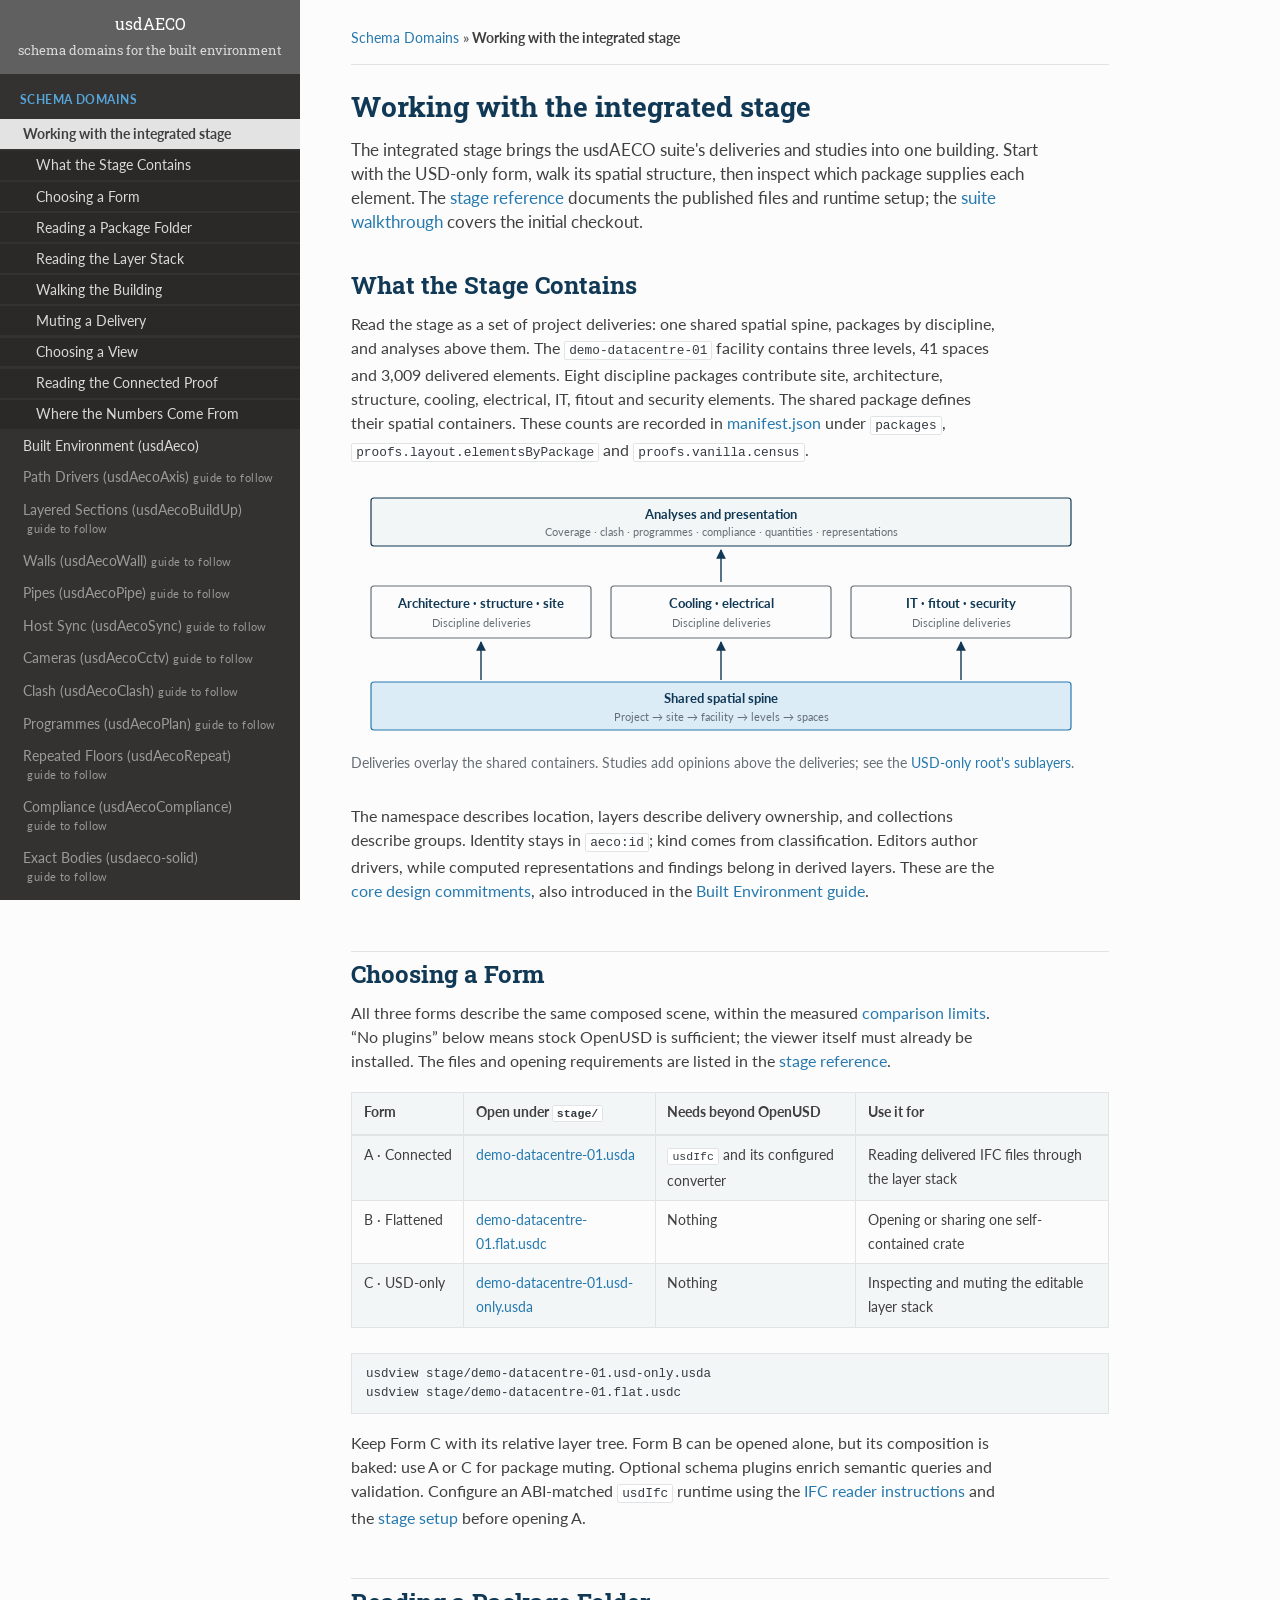
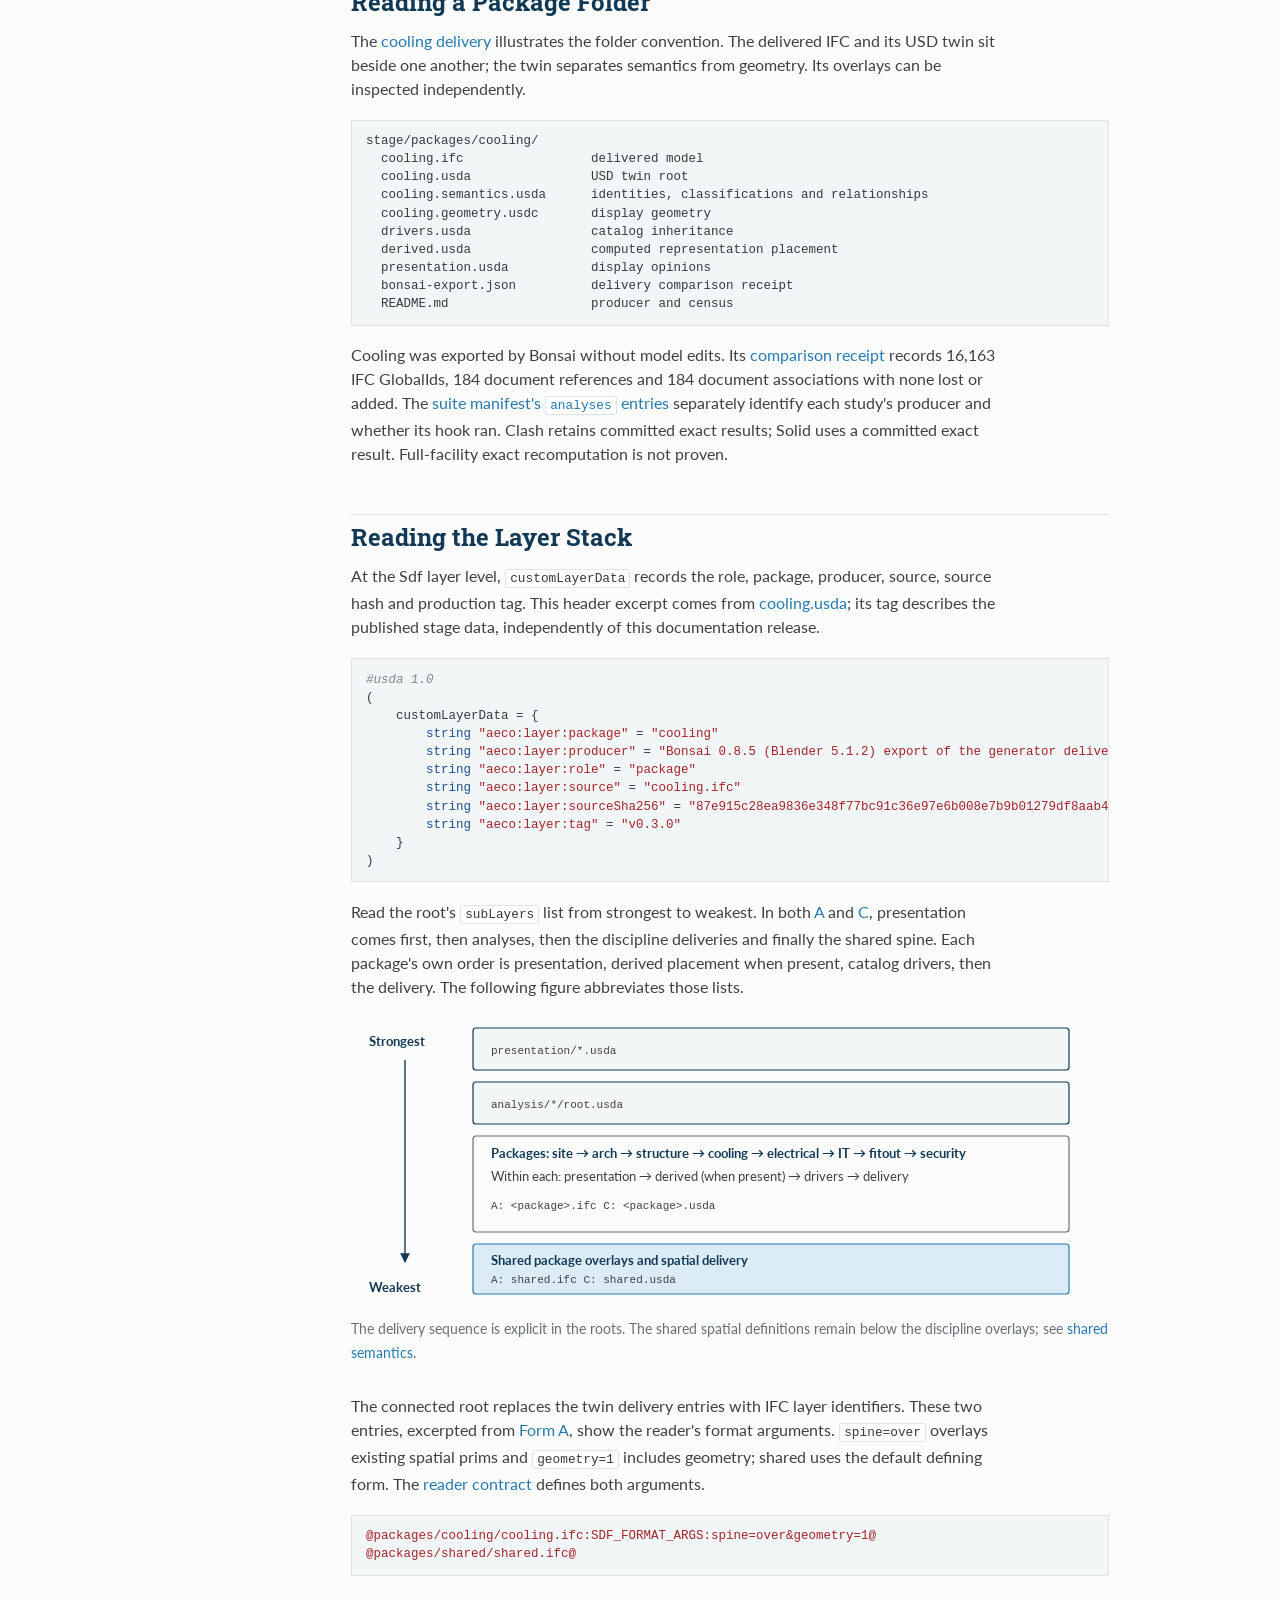
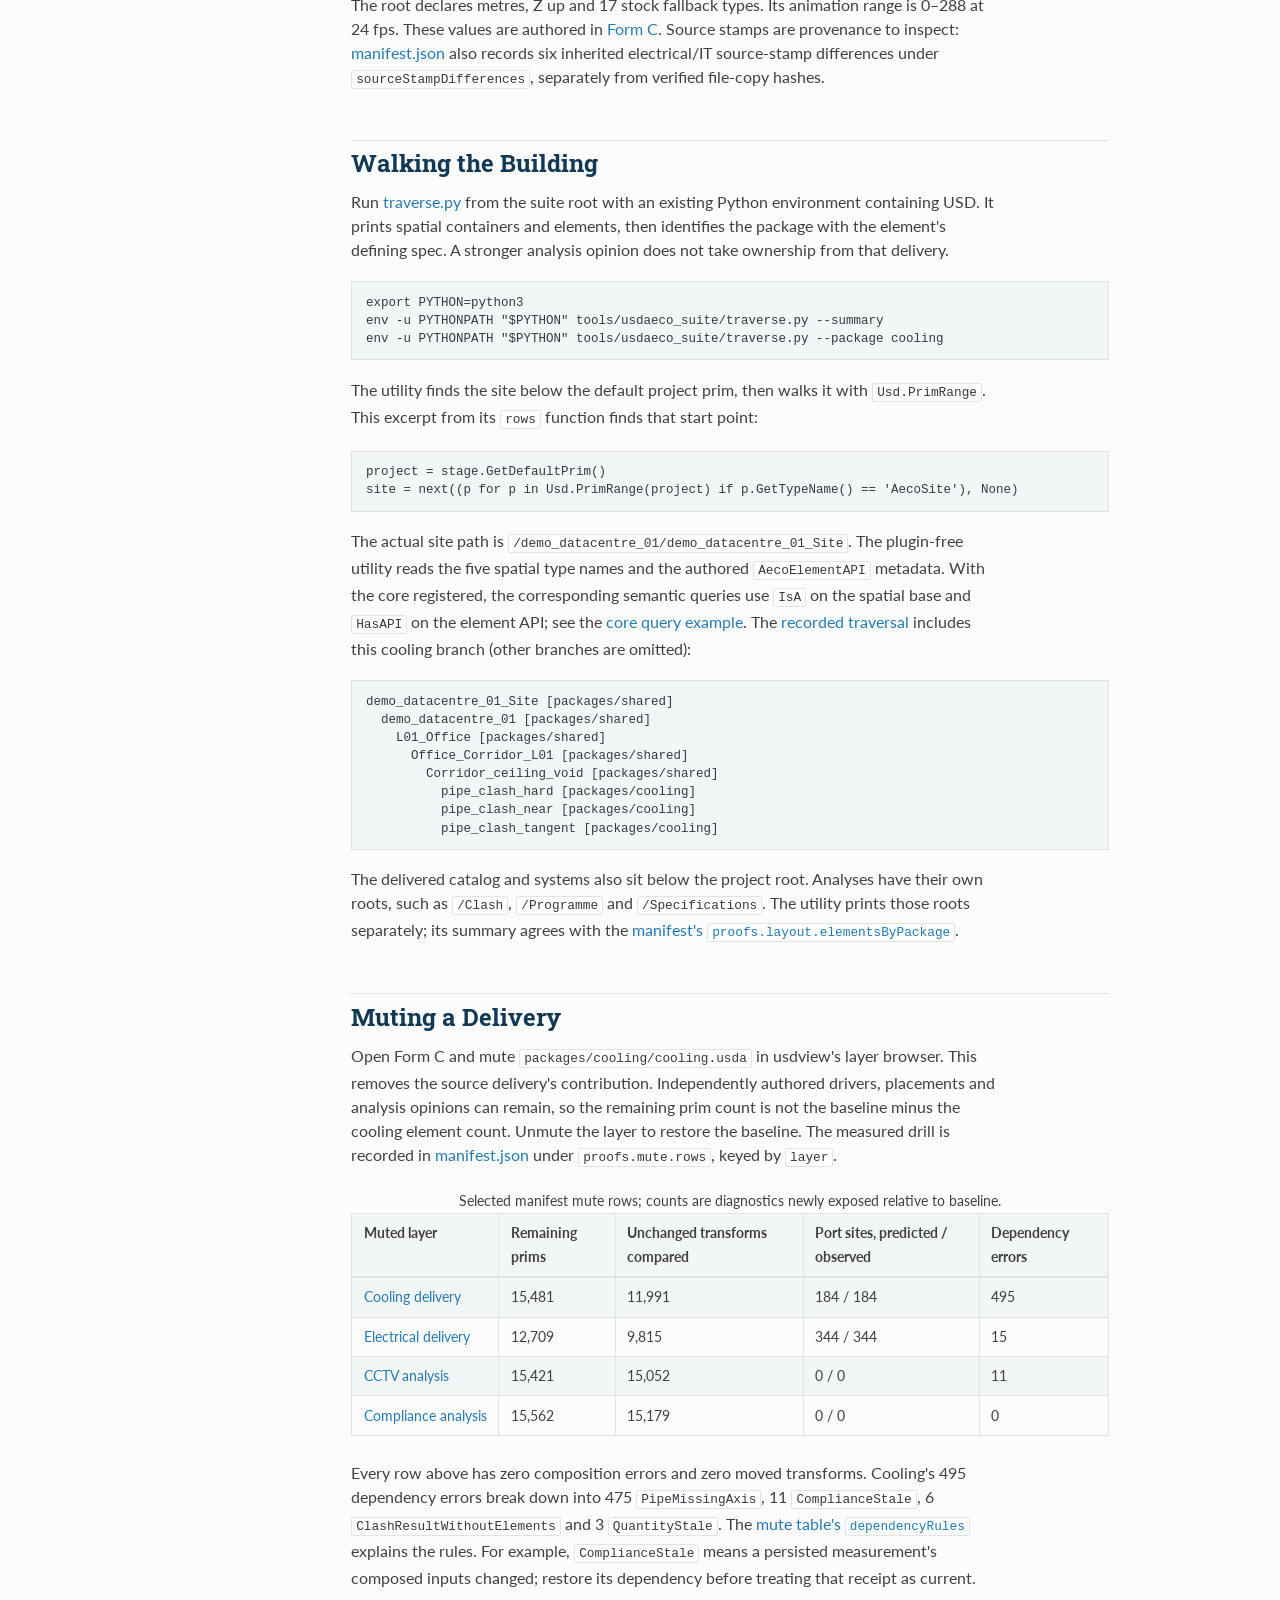
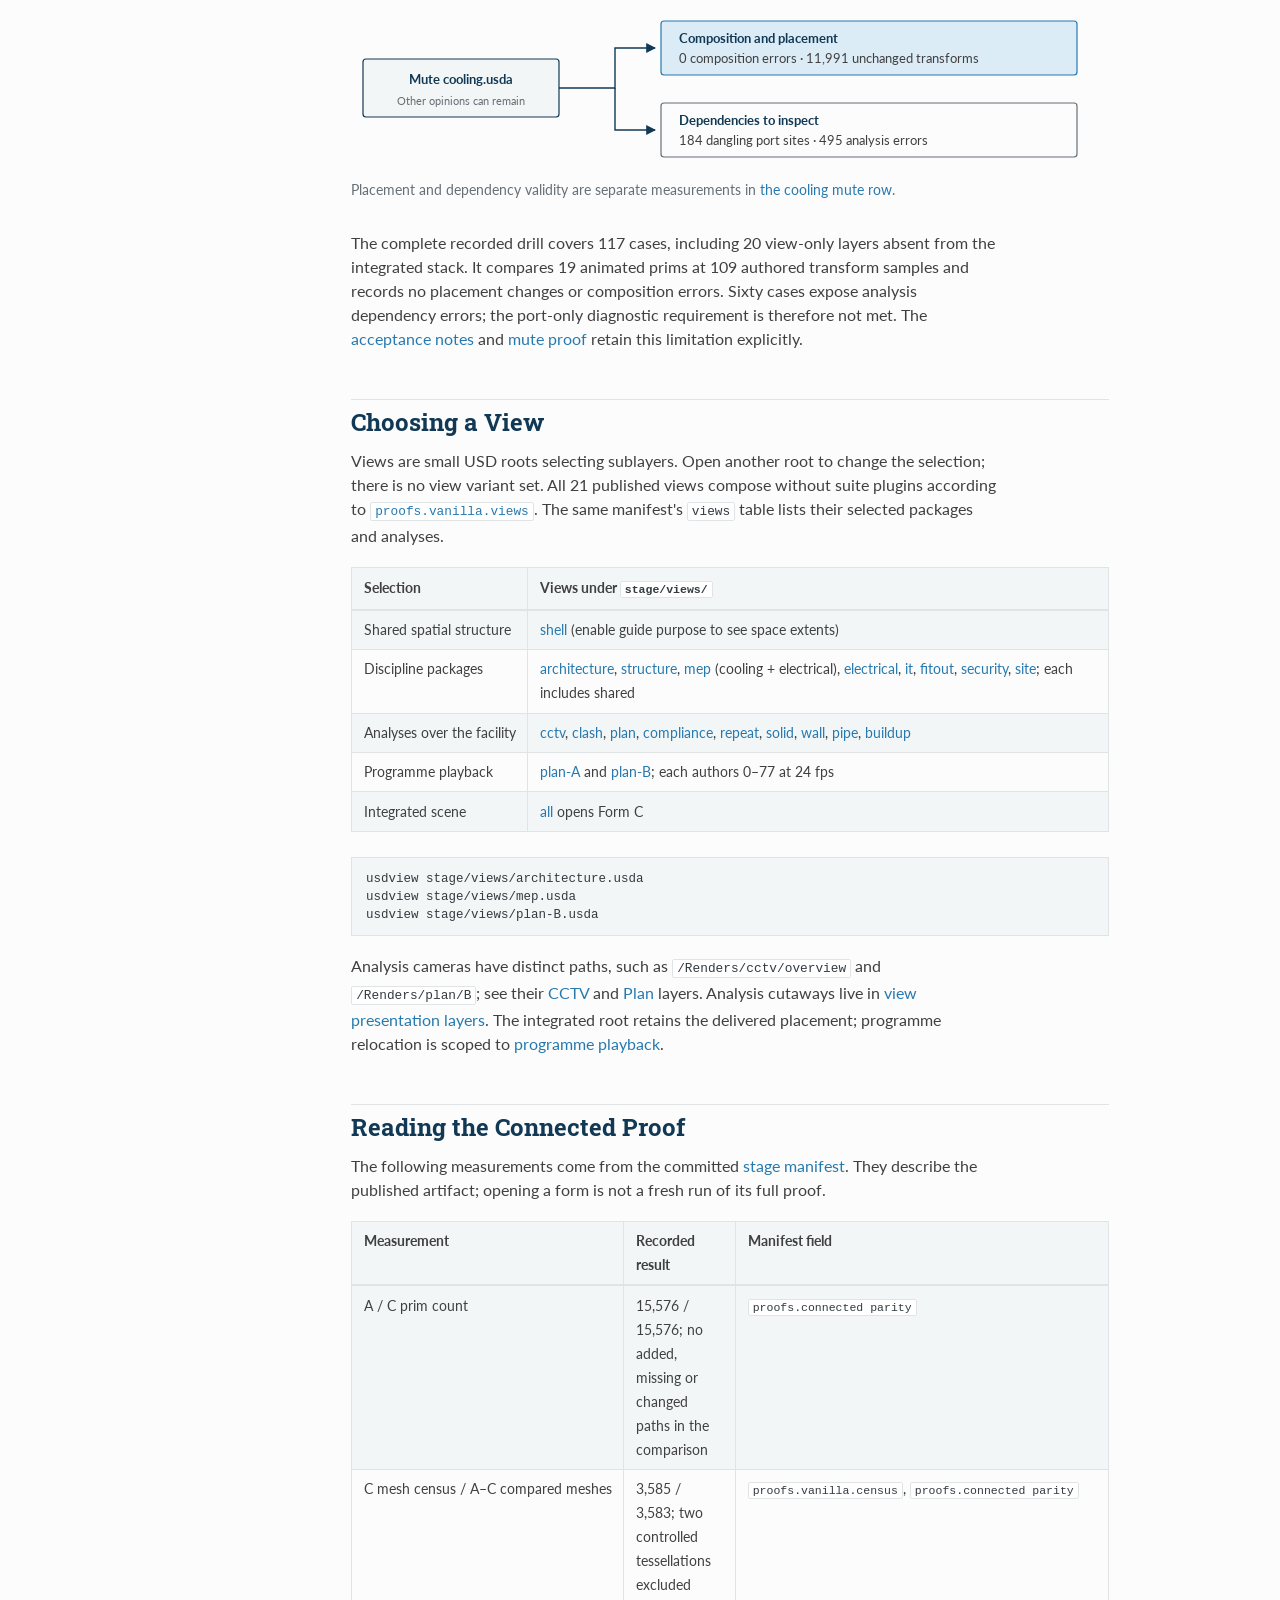
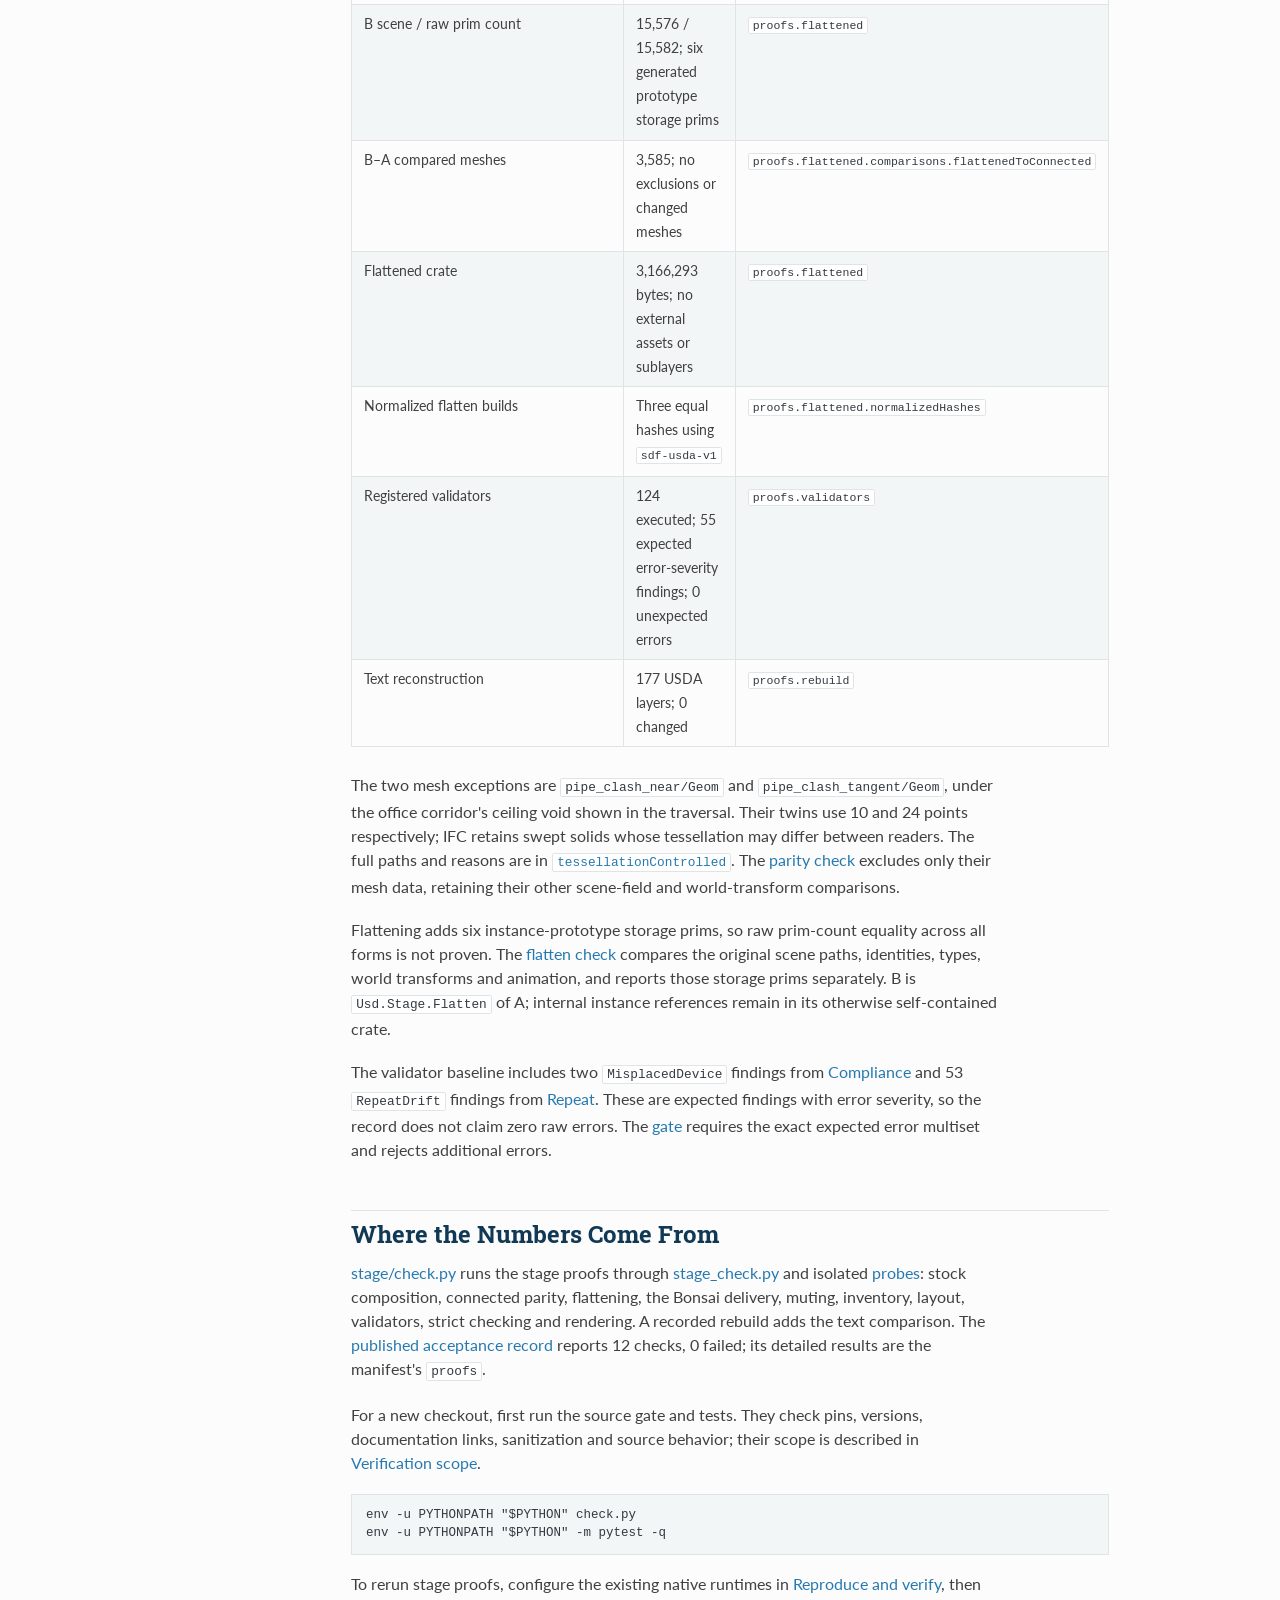
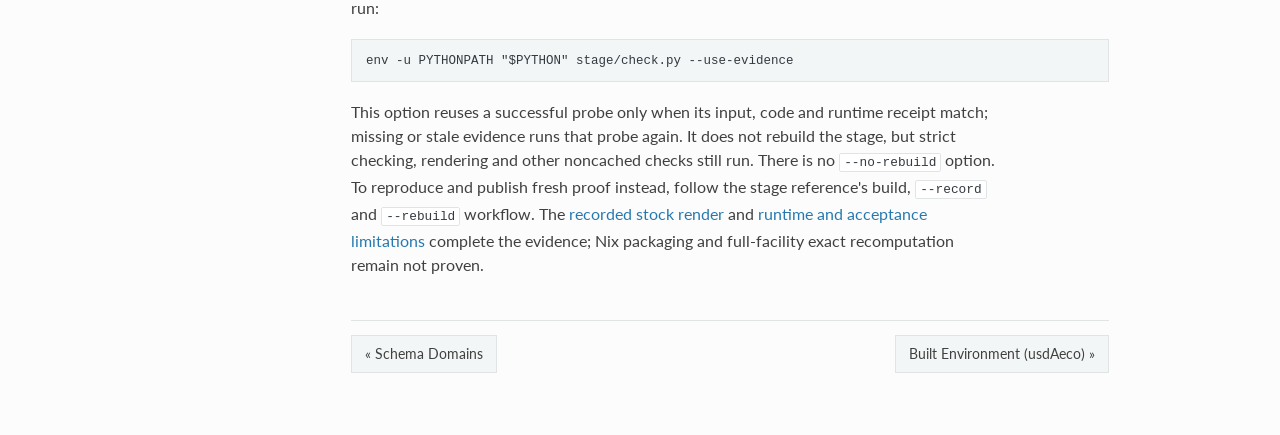
==== docs/stage/index.html @ b7a19b58 "usdaeco v0.4.0" ====
<!DOCTYPE html>
<html lang="en">
<head>
<meta charset="utf-8">
<meta name="viewport" content="width=device-width, initial-scale=1">
<title>Working with the integrated stage — usdAECO schema domains</title>
<link rel="preconnect" href="https://fonts.googleapis.com">
<link rel="stylesheet" href="https://fonts.googleapis.com/css2?family=Lato:ital,wght@0,400;0,700;1,400&family=Roboto+Slab:wght@400;700&display=swap">
<link rel="stylesheet" href="../_static/aeco.css">
</head>
<body>
<button class="nav-toggle" type="button" aria-label="Toggle navigation" onclick="document.querySelector('.nav-side').classList.toggle('open')">☰ Menu</button>
<nav class="nav-side" aria-label="Navigation menu">
  <div class="nav-head">
    <a href="../index.html">usdAECO<span class="sub">schema domains for the built environment</span></a>
  </div>
  <div class="nav-menu">
    <p class="caption">Schema Domains</p>
    <ul>
      <li class="current"><a href="index.html">Working with the integrated stage</a>
        <ul>
          <li><a href="#stage">What the Stage Contains</a></li>
          <li><a href="#forms">Choosing a Form</a></li>
          <li><a href="#folders">Reading a Package Folder</a></li>
          <li><a href="#layers">Reading the Layer Stack</a></li>
          <li><a href="#walking">Walking the Building</a></li>
          <li><a href="#muting">Muting a Delivery</a></li>
          <li><a href="#views">Choosing a View</a></li>
          <li><a href="#proof">Reading the Connected Proof</a></li>
          <li><a href="#checks">Where the Numbers Come From</a></li>
        </ul>
      </li>
      <li><a href="../schemas/usdAeco/overview.html">Built Environment (usdAeco)</a></li>
      <li class="pending"><a href="https://github.com/criad-com/usdaeco-axis">Path Drivers (usdAecoAxis)<span class="tag">guide to follow</span></a></li>
      <li class="pending"><a href="https://github.com/criad-com/usdaeco-buildup">Layered Sections (usdAecoBuildUp)<span class="tag">guide to follow</span></a></li>
      <li class="pending"><a href="https://github.com/criad-com/usdaeco-wall">Walls (usdAecoWall)<span class="tag">guide to follow</span></a></li>
      <li class="pending"><a href="https://github.com/criad-com/usdaeco-pipe">Pipes (usdAecoPipe)<span class="tag">guide to follow</span></a></li>
      <li class="pending"><a href="https://github.com/criad-com/usdaeco-sync">Host Sync (usdAecoSync)<span class="tag">guide to follow</span></a></li>
      <li class="pending"><a href="https://github.com/criad-com/usdaeco-cctv">Cameras (usdAecoCctv)<span class="tag">guide to follow</span></a></li>
      <li class="pending"><a href="https://github.com/criad-com/usdaeco-clash">Clash (usdAecoClash)<span class="tag">guide to follow</span></a></li>
      <li class="pending"><a href="https://github.com/criad-com/usdaeco-plan">Programmes (usdAecoPlan)<span class="tag">guide to follow</span></a></li>
      <li class="pending"><a href="https://github.com/criad-com/usdaeco-repeat">Repeated Floors (usdAecoRepeat)<span class="tag">guide to follow</span></a></li>
      <li class="pending"><a href="https://github.com/criad-com/usdaeco-compliance">Compliance (usdAecoCompliance)<span class="tag">guide to follow</span></a></li>
      <li class="pending"><a href="https://github.com/criad-com/usdaeco-solid">Exact Bodies (usdaeco-solid)<span class="tag">guide to follow</span></a></li>
    </ul>
    <p class="caption">Reference</p>
    <ul>
      <li><a href="https://github.com/criad-com/usdaeco-core">usdaeco-core on GitHub</a></li>
      <li><a href="https://github.com/criad-com/usdaeco-toolchain">Build and check kit</a></li>
      <li><a href="https://github.com/criad-com/usdaeco-scenarios">Suite manifest</a></li>
    </ul>
  </div>
</nav>

<div class="content-wrap">
<main class="content">
<ul class="breadcrumbs">
  <li><a href="../index.html">Schema Domains</a></li>
  <li class="current">Working with the integrated stage</li>
</ul>
<hr class="top">

<h1 id="working-with-the-integrated-stage">Working with the integrated stage<a class="headerlink" href="#working-with-the-integrated-stage" title="Link to this heading">¶</a></h1>

<p class="lead">The integrated stage brings the usdAECO suite's deliveries and studies into
one building. Start with the USD-only form, walk its spatial structure, then inspect which
package supplies each element. The <a href="../../stage/README.md">stage reference</a>
documents the published files and runtime setup; the
<a href="../index.html#working-with-the-suite">suite walkthrough</a> covers the initial checkout.</p>

<h2 id="stage">What the Stage Contains<a class="headerlink" href="#stage" title="Link to this heading">¶</a></h2>

<p>Read the stage as a set of project deliveries: one shared spatial spine, packages by
discipline, and analyses above them. The <code>demo-datacentre-01</code> facility contains three
levels, 41 spaces and 3,009 delivered elements. Eight discipline packages contribute site,
architecture, structure, cooling, electrical, IT, fitout and security elements. The shared
package defines their spatial containers. These counts are recorded in
<a href="../../stage/manifest.json">manifest.json</a> under <code>packages</code>,
<code>proofs.layout.elementsByPackage</code> and <code>proofs.vanilla.census</code>.</p>

<figure class="fig-svg">
<svg viewBox="0 0 740 260" width="740" height="260" role="img" aria-labelledby="delivery-title">
  <title id="delivery-title">Deliveries and analyses compose over one shared spatial spine</title>
  <defs><marker id="delivery-arrow" viewBox="0 0 10 10" refX="9" refY="5" markerWidth="7" markerHeight="7" orient="auto"><path d="M0,0 L10,5 L0,10 z" class="arrow"/></marker></defs>
  <rect class="box" x="20" y="14" width="700" height="48" rx="3"/>
  <text class="label b" x="370" y="35" text-anchor="middle">Analyses and presentation</text>
  <text class="label s" x="370" y="52" text-anchor="middle">Coverage · clash · programmes · compliance · quantities · representations</text>
  <path class="edge" d="M370 98 V66" marker-end="url(#delivery-arrow)"/>
  <rect class="box child" x="20" y="102" width="220" height="52" rx="3"/>
  <text class="label b" x="130" y="124" text-anchor="middle">Architecture · structure · site</text>
  <text class="label s" x="130" y="143" text-anchor="middle">Discipline deliveries</text>
  <rect class="box child" x="260" y="102" width="220" height="52" rx="3"/>
  <text class="label b" x="370" y="124" text-anchor="middle">Cooling · electrical</text>
  <text class="label s" x="370" y="143" text-anchor="middle">Discipline deliveries</text>
  <rect class="box child" x="500" y="102" width="220" height="52" rx="3"/>
  <text class="label b" x="610" y="124" text-anchor="middle">IT · fitout · security</text>
  <text class="label s" x="610" y="143" text-anchor="middle">Discipline deliveries</text>
  <path class="edge" d="M130 196 V158" marker-end="url(#delivery-arrow)"/>
  <path class="edge" d="M370 196 V158" marker-end="url(#delivery-arrow)"/>
  <path class="edge" d="M610 196 V158" marker-end="url(#delivery-arrow)"/>
  <rect class="box core" x="20" y="198" width="700" height="48" rx="3"/>
  <text class="label b" x="370" y="219" text-anchor="middle">Shared spatial spine</text>
  <text class="label s" x="370" y="237" text-anchor="middle">Project → site → facility → levels → spaces</text>
</svg>
<figcaption>Deliveries overlay the shared containers. Studies add opinions above the deliveries;
see the <a href="../../stage/demo-datacentre-01.usd-only.usda">USD-only root's sublayers</a>.</figcaption>
</figure>

<p>The namespace describes location, layers describe delivery ownership, and collections
describe groups. Identity stays in <code>aeco:id</code>; kind comes from classification.
Editors author drivers, while computed representations and findings belong in derived layers.
These are the <a href="../../core/usdaeco-core/docs/03-design-model.md">core design commitments</a>,
also introduced in the <a href="../schemas/usdAeco/overview.html">Built Environment guide</a>.</p>

<h2 id="forms">Choosing a Form<a class="headerlink" href="#forms" title="Link to this heading">¶</a></h2>

<p>All three forms describe the same composed scene, within the measured
<a href="#proof">comparison limits</a>. “No plugins” below means stock OpenUSD is sufficient;
the viewer itself must already be installed. The files and opening requirements are listed in
the <a href="../../stage/README.md">stage reference</a>.</p>

<div class="tablewrap"><table class="docutils">
<thead><tr><th>Form</th><th>Open under <code>stage/</code></th><th>Needs beyond OpenUSD</th><th>Use it for</th></tr></thead>
<tbody>
<tr><td>A · Connected</td><td><a href="../../stage/demo-datacentre-01.usda">demo-datacentre-01.usda</a></td><td><code>usdIfc</code> and its configured converter</td><td>Reading delivered IFC files through the layer stack</td></tr>
<tr><td>B · Flattened</td><td><a href="../../stage/demo-datacentre-01.flat.usdc">demo-datacentre-01.flat.usdc</a></td><td>Nothing</td><td>Opening or sharing one self-contained crate</td></tr>
<tr><td>C · USD-only</td><td><a href="../../stage/demo-datacentre-01.usd-only.usda">demo-datacentre-01.usd-only.usda</a></td><td>Nothing</td><td>Inspecting and muting the editable layer stack</td></tr>
</tbody></table></div>

<pre><code class="sh">usdview stage/demo-datacentre-01.usd-only.usda
usdview stage/demo-datacentre-01.flat.usdc</code></pre>

<p>Keep Form C with its relative layer tree. Form B can be opened alone, but its composition
is baked: use A or C for package muting. Optional schema plugins enrich semantic queries and
validation. Configure an ABI-matched <code>usdIfc</code> runtime using the
<a href="../../hosts/usdaeco-ifc/docs/file-format.md">IFC reader instructions</a> and the
<a href="../../stage/README.md#reproduce-and-verify">stage setup</a> before opening A.</p>

<h2 id="folders">Reading a Package Folder<a class="headerlink" href="#folders" title="Link to this heading">¶</a></h2>

<p>The <a href="../../stage/packages/cooling/README.md">cooling delivery</a> illustrates the
folder convention. The delivered IFC and its USD twin sit beside one another; the twin
separates semantics from geometry. Its overlays can be inspected independently.</p>

<pre><code>stage/packages/cooling/
  cooling.ifc                 delivered model
  cooling.usda                USD twin root
  cooling.semantics.usda      identities, classifications and relationships
  cooling.geometry.usdc       display geometry
  drivers.usda                catalog inheritance
  derived.usda                computed representation placement
  presentation.usda           display opinions
  bonsai-export.json          delivery comparison receipt
  README.md                   producer and census</code></pre>

<p>Cooling was exported by Bonsai without model edits. Its
<a href="../../stage/packages/cooling/bonsai-export.json">comparison receipt</a> records 16,163
IFC GlobalIds, 184 document references and 184 document associations with none lost or added.
The <a href="../../stage/manifest.json">suite manifest's <code>analyses</code> entries</a> separately
identify each study's producer and whether its hook ran. Clash retains committed exact results;
Solid uses a committed exact result. Full-facility exact recomputation is not proven.</p>

<h2 id="layers">Reading the Layer Stack<a class="headerlink" href="#layers" title="Link to this heading">¶</a></h2>

<p>At the Sdf layer level, <code>customLayerData</code> records the role, package, producer,
source, source hash and production tag. This header excerpt comes from
<a href="../../stage/packages/cooling/cooling.usda">cooling.usda</a>; its tag describes the
published stage data, independently of this documentation release.</p>

<pre><code class="usda">#usda 1.0
(
    customLayerData = {
        string "aeco:layer:package" = "cooling"
        string "aeco:layer:producer" = "Bonsai 0.8.5 (Blender 5.1.2) export of the generator delivery"
        string "aeco:layer:role" = "package"
        string "aeco:layer:source" = "cooling.ifc"
        string "aeco:layer:sourceSha256" = "87e915c28ea9836e348f77bc91c36e97e6b008e7b9b01279df8aab44170627be"
        string "aeco:layer:tag" = "v0.3.0"
    }
)</code></pre>

<p>Read the root's <code>subLayers</code> list from strongest to weakest. In both
<a href="../../stage/demo-datacentre-01.usda">A</a> and
<a href="../../stage/demo-datacentre-01.usd-only.usda">C</a>, presentation comes first,
then analyses, then the discipline deliveries and finally the shared spine.
Each package's own order is presentation, derived placement when present, catalog drivers,
then the delivery. The following figure abbreviates those lists.</p>

<figure class="fig-svg">
<svg viewBox="0 0 740 292" width="740" height="292" role="img" aria-labelledby="stack-title">
  <title id="stack-title">The layer stack in strongest-to-weakest delivery order</title>
  <defs><marker id="stack-arrow" viewBox="0 0 10 10" refX="9" refY="5" markerWidth="7" markerHeight="7" orient="auto"><path d="M0,0 L10,5 L0,10 z" class="arrow"/></marker></defs>
  <text class="label b" x="18" y="28">Strongest</text>
  <path class="edge" d="M54 42 V244" marker-end="url(#stack-arrow)"/>
  <text class="label b" x="18" y="274">Weakest</text>
  <rect class="box" x="122" y="10" width="596" height="42" rx="3"/>
  <text class="mono" x="140" y="36">presentation/*.usda</text>
  <rect class="box" x="122" y="64" width="596" height="42" rx="3"/>
  <text class="mono" x="140" y="90">analysis/*/root.usda</text>
  <rect class="box child" x="122" y="118" width="596" height="96" rx="3"/>
  <text class="label b" x="140" y="140">Packages: site → arch → structure → cooling → electrical → IT → fitout → security</text>
  <text class="label" x="140" y="163">Within each: presentation → derived (when present) → drivers → delivery</text>
  <text class="mono" x="140" y="191">A: &lt;package&gt;.ifc       C: &lt;package&gt;.usda</text>
  <rect class="box core" x="122" y="226" width="596" height="50" rx="3"/>
  <text class="label b" x="140" y="247">Shared package overlays and spatial delivery</text>
  <text class="mono" x="140" y="265">A: shared.ifc          C: shared.usda</text>
</svg>
<figcaption>The delivery sequence is explicit in the roots. The shared spatial definitions
remain below the discipline overlays; see <a href="../../stage/packages/shared/shared.semantics.usda">shared semantics</a>.</figcaption>
</figure>

<p>The connected root replaces the twin delivery entries with IFC layer identifiers. These
two entries, excerpted from <a href="../../stage/demo-datacentre-01.usda">Form A</a>, show the
reader's format arguments. <code>spine=over</code> overlays existing spatial prims and
<code>geometry=1</code> includes geometry; shared uses the default defining form. The
<a href="../../hosts/usdaeco-ifc/docs/file-format.md">reader contract</a> defines both arguments.</p>

<pre><code class="usda">@packages/cooling/cooling.ifc:SDF_FORMAT_ARGS:spine=over&amp;geometry=1@
@packages/shared/shared.ifc@</code></pre>

<p>The root declares metres, Z up and 17 stock fallback types. Its animation range is 0–288
at 24 fps. These values are authored in <a href="../../stage/demo-datacentre-01.usd-only.usda">Form C</a>.
Source stamps are provenance to inspect: <a href="../../stage/manifest.json">manifest.json</a>
also records six inherited electrical/IT source-stamp differences under
<code>sourceStampDifferences</code>, separately from verified file-copy hashes.</p>

<h2 id="walking">Walking the Building<a class="headerlink" href="#walking" title="Link to this heading">¶</a></h2>

<p>Run <a href="../../tools/usdaeco_suite/traverse.py">traverse.py</a> from the suite root with
an existing Python environment containing USD. It prints spatial containers and elements,
then identifies the package with the element's defining spec. A stronger analysis opinion
does not take ownership from that delivery.</p>

<pre><code class="sh">export PYTHON=python3
env -u PYTHONPATH "$PYTHON" tools/usdaeco_suite/traverse.py --summary
env -u PYTHONPATH "$PYTHON" tools/usdaeco_suite/traverse.py --package cooling</code></pre>

<p>The utility finds the site below the default project prim, then walks it with
<code>Usd.PrimRange</code>. This excerpt from its <code>rows</code> function finds that start point:</p>

<pre><code class="python">project = stage.GetDefaultPrim()
site = next((p for p in Usd.PrimRange(project) if p.GetTypeName() == 'AecoSite'), None)</code></pre>

<p>The actual site path is
<code>/demo_datacentre_01/demo_datacentre_01_Site</code>. The plugin-free utility reads the
five spatial type names and the authored <code>AecoElementAPI</code> metadata. With the core
registered, the corresponding semantic queries use <code>IsA</code> on the spatial base and
<code>HasAPI</code> on the element API; see the
<a href="../schemas/usdAeco/overview.html#core-and-others">core query example</a>.
The <a href="../../stage/README.md#walking-the-building">recorded traversal</a> includes this
cooling branch (other branches are omitted):</p>

<pre><code>demo_datacentre_01_Site [packages/shared]
  demo_datacentre_01 [packages/shared]
    L01_Office [packages/shared]
      Office_Corridor_L01 [packages/shared]
        Corridor_ceiling_void [packages/shared]
          pipe_clash_hard [packages/cooling]
          pipe_clash_near [packages/cooling]
          pipe_clash_tangent [packages/cooling]</code></pre>

<p>The delivered catalog and systems also sit below the project root. Analyses have their
own roots, such as <code>/Clash</code>, <code>/Programme</code> and <code>/Specifications</code>.
The utility prints those roots separately; its summary agrees with the
<a href="../../stage/manifest.json">manifest's <code>proofs.layout.elementsByPackage</code></a>.</p>

<h2 id="muting">Muting a Delivery<a class="headerlink" href="#muting" title="Link to this heading">¶</a></h2>

<p>Open Form C and mute <code>packages/cooling/cooling.usda</code> in usdview's layer browser.
This removes the source delivery's contribution. Independently authored drivers, placements
and analysis opinions can remain, so the remaining prim count is not the baseline minus
the cooling element count. Unmute the layer to restore the baseline. The measured drill
is recorded in <a href="../../stage/manifest.json">manifest.json</a> under
<code>proofs.mute.rows</code>, keyed by <code>layer</code>.</p>

<div class="tablewrap"><table class="docutils">
<caption>Selected manifest mute rows; counts are diagnostics newly exposed relative to baseline.</caption>
<thead><tr><th>Muted layer</th><th>Remaining prims</th><th>Unchanged transforms compared</th><th>Port sites, predicted / observed</th><th>Dependency errors</th></tr></thead>
<tbody>
<tr><td><a href="../../stage/packages/cooling/cooling.usda">Cooling delivery</a></td><td>15,481</td><td>11,991</td><td>184 / 184</td><td>495</td></tr>
<tr><td><a href="../../stage/packages/electrical/electrical.usda">Electrical delivery</a></td><td>12,709</td><td>9,815</td><td>344 / 344</td><td>15</td></tr>
<tr><td><a href="../../stage/analysis/cctv/root.usda">CCTV analysis</a></td><td>15,421</td><td>15,052</td><td>0 / 0</td><td>11</td></tr>
<tr><td><a href="../../stage/analysis/compliance/root.usda">Compliance analysis</a></td><td>15,562</td><td>15,179</td><td>0 / 0</td><td>0</td></tr>
</tbody></table></div>

<p>Every row above has zero composition errors and zero moved transforms. Cooling's 495
dependency errors break down into 475 <code>PipeMissingAxis</code>, 11 <code>ComplianceStale</code>,
6 <code>ClashResultWithoutElements</code> and 3 <code>QuantityStale</code>. The
<a href="../../stage/manifest.json">mute table's <code>dependencyRules</code></a> explains the rules.
For example, <code>ComplianceStale</code> means a persisted measurement's composed inputs changed;
restore its dependency before treating that receipt as current.</p>

<figure class="fig-svg">
<svg viewBox="0 0 740 162" width="740" height="162" role="img" aria-labelledby="mute-title">
  <title id="mute-title">Cooling muting preserves compared placement but exposes dependency diagnostics</title>
  <defs><marker id="mute-arrow" viewBox="0 0 10 10" refX="9" refY="5" markerWidth="7" markerHeight="7" orient="auto"><path d="M0,0 L10,5 L0,10 z" class="arrow"/></marker></defs>
  <rect class="box" x="12" y="50" width="196" height="58" rx="3"/>
  <text class="label b" x="110" y="75" text-anchor="middle">Mute cooling.usda</text>
  <text class="label s" x="110" y="96" text-anchor="middle">Other opinions can remain</text>
  <path class="edge" d="M208 79 H264 V39 H304" marker-end="url(#mute-arrow)"/>
  <path class="edge" d="M264 79 V121 H304" marker-end="url(#mute-arrow)"/>
  <rect class="box core" x="310" y="12" width="416" height="54" rx="3"/>
  <text class="label b" x="328" y="34">Composition and placement</text>
  <text class="label" x="328" y="54">0 composition errors · 11,991 unchanged transforms</text>
  <rect class="box child" x="310" y="94" width="416" height="54" rx="3"/>
  <text class="label b" x="328" y="116">Dependencies to inspect</text>
  <text class="label" x="328" y="136">184 dangling port sites · 495 analysis errors</text>
</svg>
<figcaption>Placement and dependency validity are separate measurements in
<a href="../../stage/manifest.json">the cooling mute row</a>.</figcaption>
</figure>

<p>The complete recorded drill covers 117 cases, including 20 view-only layers absent from
the integrated stack. It compares 19 animated prims at 109 authored transform samples and
records no placement changes or composition errors. Sixty cases expose analysis dependency
errors; the port-only diagnostic requirement is therefore not met. The
<a href="../../stage/README.md#acceptance-and-deviations">acceptance notes</a> and
<a href="../../stage/manifest.json">mute proof</a> retain this limitation explicitly.</p>

<h2 id="views">Choosing a View<a class="headerlink" href="#views" title="Link to this heading">¶</a></h2>

<p>Views are small USD roots selecting sublayers. Open another root to change the selection;
there is no view variant set. All 21 published views compose without suite plugins according to
<a href="../../stage/manifest.json"><code>proofs.vanilla.views</code></a>. The same manifest's
<code>views</code> table lists their selected packages and analyses.</p>

<div class="tablewrap"><table class="docutils">
<thead><tr><th>Selection</th><th>Views under <code>stage/views/</code></th></tr></thead>
<tbody>
<tr><td>Shared spatial structure</td><td><a href="../../stage/views/shell.usda">shell</a> (enable guide purpose to see space extents)</td></tr>
<tr><td>Discipline packages</td><td><a href="../../stage/views/architecture.usda">architecture</a>, <a href="../../stage/views/structure.usda">structure</a>, <a href="../../stage/views/mep.usda">mep</a> (cooling + electrical), <a href="../../stage/views/electrical.usda">electrical</a>, <a href="../../stage/views/it.usda">it</a>, <a href="../../stage/views/fitout.usda">fitout</a>, <a href="../../stage/views/security.usda">security</a>, <a href="../../stage/views/site.usda">site</a>; each includes shared</td></tr>
<tr><td>Analyses over the facility</td><td><a href="../../stage/views/cctv.usda">cctv</a>, <a href="../../stage/views/clash.usda">clash</a>, <a href="../../stage/views/plan.usda">plan</a>, <a href="../../stage/views/compliance.usda">compliance</a>, <a href="../../stage/views/repeat.usda">repeat</a>, <a href="../../stage/views/solid.usda">solid</a>, <a href="../../stage/views/wall.usda">wall</a>, <a href="../../stage/views/pipe.usda">pipe</a>, <a href="../../stage/views/buildup.usda">buildup</a></td></tr>
<tr><td>Programme playback</td><td><a href="../../stage/views/plan-A.usda">plan-A</a> and <a href="../../stage/views/plan-B.usda">plan-B</a>; each authors 0–77 at 24 fps</td></tr>
<tr><td>Integrated scene</td><td><a href="../../stage/views/all.usda">all</a> opens Form C</td></tr>
</tbody></table></div>

<pre><code class="sh">usdview stage/views/architecture.usda
usdview stage/views/mep.usda
usdview stage/views/plan-B.usda</code></pre>

<p>Analysis cameras have distinct paths, such as <code>/Renders/cctv/overview</code> and
<code>/Renders/plan/B</code>; see their <a href="../../stage/analysis/cctv/cameras.usda">CCTV</a>
and <a href="../../stage/analysis/plan/cameras.usda">Plan</a> layers. Analysis cutaways live in
<a href="../../stage/presentation/views/cctv.usda">view presentation layers</a>.
The integrated root retains the delivered placement; programme relocation is scoped to
<a href="../../stage/views/plan-B.usda">programme playback</a>.</p>

<h2 id="proof">Reading the Connected Proof<a class="headerlink" href="#proof" title="Link to this heading">¶</a></h2>

<p>The following measurements come from the committed
<a href="../../stage/manifest.json">stage manifest</a>. They describe the published artifact;
opening a form is not a fresh run of its full proof.</p>

<div class="tablewrap"><table class="docutils">
<thead><tr><th>Measurement</th><th>Recorded result</th><th>Manifest field</th></tr></thead>
<tbody>
<tr><td>A / C prim count</td><td>15,576 / 15,576; no added, missing or changed paths in the comparison</td><td><code>proofs.connected parity</code></td></tr>
<tr><td>C mesh census / A–C compared meshes</td><td>3,585 / 3,583; two controlled tessellations excluded</td><td><code>proofs.vanilla.census</code>, <code>proofs.connected parity</code></td></tr>
<tr><td>B scene / raw prim count</td><td>15,576 / 15,582; six generated prototype storage prims</td><td><code>proofs.flattened</code></td></tr>
<tr><td>B–A compared meshes</td><td>3,585; no exclusions or changed meshes</td><td><code>proofs.flattened.comparisons.flattenedToConnected</code></td></tr>
<tr><td>Flattened crate</td><td>3,166,293 bytes; no external assets or sublayers</td><td><code>proofs.flattened</code></td></tr>
<tr><td>Normalized flatten builds</td><td>Three equal hashes using <code>sdf-usda-v1</code></td><td><code>proofs.flattened.normalizedHashes</code></td></tr>
<tr><td>Registered validators</td><td>124 executed; 55 expected error-severity findings; 0 unexpected errors</td><td><code>proofs.validators</code></td></tr>
<tr><td>Text reconstruction</td><td>177 USDA layers; 0 changed</td><td><code>proofs.rebuild</code></td></tr>
</tbody></table></div>

<p>The two mesh exceptions are <code>pipe_clash_near/Geom</code> and
<code>pipe_clash_tangent/Geom</code>, under the office corridor's ceiling void shown in the
traversal. Their twins use 10 and 24 points respectively; IFC retains swept solids whose
tessellation may differ between readers. The full paths and reasons are in
<a href="../../stage/dc.manifest.json"><code>tessellationControlled</code></a>.
The <a href="../../tools/usdaeco_suite/stage_check.py">parity check</a> excludes only their mesh
data, retaining their other scene-field and world-transform comparisons.</p>

<p>Flattening adds six instance-prototype storage prims, so raw prim-count equality across
all forms is not proven. The <a href="../../tools/usdaeco_suite/stage_flatten.py">flatten check</a>
compares the original scene paths, identities, types, world transforms and animation, and
reports those storage prims separately. B is <code>Usd.Stage.Flatten</code> of A;
internal instance references remain in its otherwise self-contained crate.</p>

<p>The validator baseline includes two <code>MisplacedDevice</code> findings from
<a href="../../stage/analysis/compliance/integrated-findings.json">Compliance</a> and 53
<code>RepeatDrift</code> findings from <a href="../../stage/analysis/repeat/integrated-findings.json">Repeat</a>.
These are expected findings with error severity, so the record does not claim zero raw errors.
The <a href="../../tools/usdaeco_suite/stage_checks.py">gate</a> requires the exact expected
error multiset and rejects additional errors.</p>

<h2 id="checks">Where the Numbers Come From<a class="headerlink" href="#checks" title="Link to this heading">¶</a></h2>

<p><a href="../../stage/check.py">stage/check.py</a> runs the stage proofs through
<a href="../../tools/usdaeco_suite/stage_check.py">stage_check.py</a> and isolated
<a href="../../tools/usdaeco_suite/stage_probe.py">probes</a>: stock composition, connected
parity, flattening, the Bonsai delivery, muting, inventory, layout, validators, strict checking
and rendering. A recorded rebuild adds the text comparison. The
<a href="../../stage/README.md#acceptance-and-deviations">published acceptance record</a> reports
12 checks, 0 failed; its detailed results are the manifest's <code>proofs</code>.</p>

<p>For a new checkout, first run the source gate and tests. They check pins, versions,
documentation links, sanitization and source behavior; their scope is described in
<a href="../verification.md">Verification scope</a>.</p>

<pre><code class="sh">env -u PYTHONPATH "$PYTHON" check.py
env -u PYTHONPATH "$PYTHON" -m pytest -q</code></pre>

<p>To rerun stage proofs, configure the existing native runtimes in
<a href="../../stage/README.md#reproduce-and-verify">Reproduce and verify</a>, then run:</p>

<pre><code class="sh">env -u PYTHONPATH "$PYTHON" stage/check.py --use-evidence</code></pre>

<p>This option reuses a successful probe only when its input, code and runtime receipt match;
missing or stale evidence runs that probe again. It does not rebuild the stage, but strict
checking, rendering and other noncached checks still run. There is no <code>--no-rebuild</code>
option. To reproduce and publish fresh proof instead, follow the stage reference's build,
<code>--record</code> and <code>--rebuild</code> workflow. The
<a href="../../stage/vanilla.png">recorded stock render</a> and
<a href="../../stage/README.md#acceptance-and-deviations">runtime and acceptance limitations</a>
complete the evidence; Nix packaging and full-facility exact recomputation remain not proven.</p>

<div class="footer-nav">
  <a href="../index.html" rel="prev">« Schema Domains</a>
  <a href="../schemas/usdAeco/overview.html" rel="next">Built Environment (usdAeco) »</a>
</div>
</main>
</div>
<script>
(function () {
  var esc = function (s) { return s.replace(/&/g, "&amp;").replace(/</g, "&lt;").replace(/>/g, "&gt;"); };
  var re = /("(?:[^"\\\n]|\\.)*")|(#[^\n]*)|(<[^>\n]*>)|(@[^@\n]*@)|(?<![:\w])(def|over|class|uniform|custom|rel|prepend|append|delete|add|reorder|variantSet|variants|variantSets|apiSchemas|inherits|references|payload|subLayers|defaultPrim|upAxis|metersPerUnit|fallbackPrimTypes|customData|doc|allowedTokens|kind|displayName|interpolation|timeSamples)(?![:\w])|(?<![:\w])(token|string|double3|double|float3|float|int|bool|point3f|color3f|asset|quatf|matrix4d|vector3f|normal3f)(\[\])?(?![:\w])|(?<![:\w])(Aeco[A-Za-z]+|Xform|Scope|Cube|Cylinder|Sphere|Mesh|BasisCurves)(?![:\w])|(?<![\w.:])(-?\d+(?:\.\d+)?(?:e-?\d+)?)(?![\w.:])/g;
  document.querySelectorAll("pre code.usda").forEach(function (el) {
    var src = el.textContent, out = "", last = 0, m;
    re.lastIndex = 0;
    while ((m = re.exec(src)) !== null) {
      out += esc(src.slice(last, m.index));
      var cls = m[1] ? "str" : m[2] ? "cm" : m[3] ? "path" : m[4] ? "str" : m[5] ? "kw" : m[6] ? "ty" : m[8] ? "prim" : "num";
      out += '<span class="' + cls + '">' + esc(m[0]) + "</span>";
      last = m.index + m[0].length;
    }
    out += esc(src.slice(last));
    el.innerHTML = out;
  });
})();
</script>
</body>
</html>
---- docs/_static/aeco.css ----
/* usdAECO documentation — stylesheet in the manner of the OpenUSD user guides
   (sphinx_rtd_theme + openusd.org customisations). Light palette on :root,
   dark palette under prefers-color-scheme and [data-theme]. */
:root {
  --bg: #fcfcfc;
  --fg: #404040;
  --muted: #666f76;
  --heading: #113955;
  --link: #2679af;
  --link-visited: #5a7a95;
  --rule: #e1e4e5;
  --code-bg: #f3f6f6;
  --code-border: #e1e4e5;
  --code-fg: #333a40;
  --inline-code-bg: #ffffff;
  --note-bg: #e7f2fa;
  --note-edge: #6ab0de;
  --warn-bg: #ffedcc;
  --warn-edge: #f0b37e;
  --stripe: #f3f6f6;
  --side-bg: #343131;
  --side-fg: #d9d9d9;
  --side-head: #606060;
  --side-caption: #55a5d9;
  --side-current-bg: #e3e3e3;
  --side-current-fg: #404040;
  --core: #2679af;
  --core-soft: #dcecf7;
  --outside: #8b949b;
  --outside-soft: #eceff1;
  --error: #b3261e;
  --kw: #0b6e3b;
  --type: #1d4f91;
  --str: #a3242b;
  --path: #6a3d9a;
  --comment: #7b8790;
  --num: #8a5a00;
}
@media (prefers-color-scheme: dark) {
  :root:not([data-theme="light"]) {
    --bg: #1c1f22;
    --fg: #d3d7db;
    --muted: #9aa4ad;
    --heading: #cfe2f3;
    --link: #6fb5e6;
    --link-visited: #9db8cc;
    --rule: #353b41;
    --code-bg: #24292e;
    --code-border: #3a4148;
    --code-fg: #d8dde2;
    --inline-code-bg: #262b30;
    --note-bg: #1f3241;
    --note-edge: #4b87b9;
    --warn-bg: #3a2e1c;
    --warn-edge: #b8823f;
    --stripe: #22272b;
    --side-bg: #131517;
    --side-fg: #c6cbd0;
    --side-head: #2a2e32;
    --side-caption: #6fb5e6;
    --side-current-bg: #2c3136;
    --side-current-fg: #e6eaee;
    --core: #6fb5e6;
    --core-soft: #1f3648;
    --outside: #8d979f;
    --outside-soft: #24292e;
    --error: #ef7b73;
    --kw: #7ed7a3;
    --type: #8fb8f0;
    --str: #f0a3a8;
    --path: #c9a6f0;
    --comment: #8a949d;
    --num: #e6b96a;
  }
}
:root[data-theme="dark"] {
  --bg: #1c1f22;
  --fg: #d3d7db;
  --muted: #9aa4ad;
  --heading: #cfe2f3;
  --link: #6fb5e6;
  --link-visited: #9db8cc;
  --rule: #353b41;
  --code-bg: #24292e;
  --code-border: #3a4148;
  --code-fg: #d8dde2;
  --inline-code-bg: #262b30;
  --note-bg: #1f3241;
  --note-edge: #4b87b9;
  --warn-bg: #3a2e1c;
  --warn-edge: #b8823f;
  --stripe: #22272b;
  --side-bg: #131517;
  --side-fg: #c6cbd0;
  --side-head: #2a2e32;
  --side-caption: #6fb5e6;
  --side-current-bg: #2c3136;
  --side-current-fg: #e6eaee;
  --core: #6fb5e6;
  --core-soft: #1f3648;
  --outside: #8d979f;
  --outside-soft: #24292e;
  --error: #ef7b73;
  --kw: #7ed7a3;
  --type: #8fb8f0;
  --str: #f0a3a8;
  --path: #c9a6f0;
  --comment: #8a949d;
  --num: #e6b96a;
}

* { box-sizing: border-box; }
html { font-size: 16px; }
body {
  margin: 0;
  background: var(--bg);
  color: var(--fg);
  font-family: "Lato", "Helvetica Neue", Arial, sans-serif;
  font-weight: 400;
  line-height: 24px;
  -webkit-font-smoothing: antialiased;
}
a { color: var(--link); text-decoration: none; }
a:hover { text-decoration: underline; }
a:visited { color: var(--link-visited); }
a:focus-visible { outline: 2px solid var(--link); outline-offset: 2px; }

/* ---- navigation ---- */
.nav-side {
  position: fixed; top: 0; left: 0; bottom: 0;
  width: 300px; overflow-y: auto;
  background: var(--side-bg); color: var(--side-fg);
  font-size: 0.9em; z-index: 10;
}
.nav-head {
  background: var(--side-head); padding: 0.8em 1em; text-align: center;
}
.nav-head a { color: #fff; font-family: "Roboto Slab", Georgia, serif; font-size: 1.1em; display: block; }
.nav-head a:visited { color: #fff; }
.nav-head .sub { display: block; color: #d9d9d9; font-size: 0.8em; margin-top: 0.2em; }
.nav-menu p.caption {
  color: var(--side-caption); font-weight: 700; font-size: 0.85em;
  letter-spacing: 0.04em; text-transform: uppercase;
  margin: 1.2em 0 0; padding: 0 1.6em 0.4em;
}
.nav-menu ul { list-style: none; margin: 0; padding: 0; }
.nav-menu li a { display: block; color: var(--side-fg); padding: 0.4em 1.6em; line-height: 18px; }
.nav-menu li a:visited { color: var(--side-fg); }
.nav-menu li a:hover { background: #4e4a4a; text-decoration: none; }
.nav-menu li.current > a { background: var(--side-current-bg); color: var(--side-current-fg); font-weight: 700; }
.nav-menu li.current > a:hover { background: var(--side-current-bg); }
.nav-menu ul ul li a { padding-left: 2.6em; background: rgba(0,0,0,0.18); font-size: 0.95em; }
.nav-menu ul ul li a:hover { background: rgba(0,0,0,0.35); }
.nav-menu li.pending > a { color: #9a9a9a; }
.nav-menu li.pending > a .tag { font-size: 0.75em; letter-spacing: 0.04em; margin-left: 0.4em; white-space: nowrap; display: inline-block; }
.nav-toggle { display: none; }

/* ---- content ---- */
.content-wrap { margin-left: 300px; min-height: 100vh; }
.content { max-width: 860px; padding: 1.6em 3.2em 3em; }
.breadcrumbs { list-style: none; padding: 0; margin: 0 0 1em; font-size: 0.9em; color: var(--muted); }
.breadcrumbs li { display: inline; }
.breadcrumbs li + li::before { content: " » "; color: var(--muted); }
.breadcrumbs li.current { font-weight: 700; color: var(--fg); }
hr.top { border: 0; border-top: 1px solid var(--rule); margin: 0 0 1.5em; }

h1, h2, h3, h4 {
  font-family: "Roboto Slab", Georgia, serif; font-weight: 700;
  color: var(--heading); margin: 0 0 0.5em; line-height: 1.25;
  text-wrap: balance;
}
h1 { font-size: 175%; margin-top: 0; }
h2 { font-size: 150%; margin-top: 2em; padding-top: 0.3em; border-top: 1px solid var(--rule); }
h3 { font-size: 125%; margin-top: 1.6em; }
h4 { font-size: 105%; margin-top: 1.2em; }
h2:first-of-type { border-top: 0; margin-top: 1.2em; }
.headerlink { visibility: hidden; margin-left: 0.4em; font-size: 0.8em; color: var(--muted); }
h1:hover .headerlink, h2:hover .headerlink, h3:hover .headerlink, h4:hover .headerlink { visibility: visible; }
p { margin: 0 0 1.2em; max-width: 72ch; }
ul, ol { margin: 0 0 1.2em; padding-left: 1.6em; max-width: 72ch; }
li { margin: 0.15em 0; }
li p { margin: 0; }
strong { font-weight: 700; }
.lead { font-size: 1.05em; }

code, kbd, pre {
  font-family: "SFMono-Regular", Menlo, Monaco, Consolas, "Liberation Mono", monospace;
}
code {
  font-size: 80%; padding: 1px 4px;
  background: var(--inline-code-bg); border: 1px solid var(--code-border); border-radius: 2px;
  color: var(--code-fg); white-space: nowrap;
}
a code { color: var(--link); }
pre {
  margin: 0 0 1.4em; padding: 0.9em 1.1em; overflow-x: auto;
  background: var(--code-bg); border: 1px solid var(--code-border);
  font-size: 12.5px; line-height: 1.45; color: var(--code-fg);
}
pre code { background: none; border: 0; padding: 0; font-size: inherit; white-space: pre; color: inherit; }
.usda .kw { color: var(--kw); font-weight: 700; }
.usda .ty { color: var(--type); }
.usda .str { color: var(--str); }
.usda .path { color: var(--path); }
.usda .cm { color: var(--comment); font-style: italic; }
.usda .num { color: var(--num); }
.usda .prim { color: var(--type); font-weight: 700; }
.caption { font-size: 0.85em; color: var(--muted); margin: -1em 0 1.6em; }

/* ---- tables ---- */
.tablewrap { overflow-x: auto; margin: 0 0 1.6em; }
table.docutils {
  border-collapse: collapse; border: 1px solid var(--rule); width: 100%;
  font-size: 0.9em; font-variant-numeric: tabular-nums;
}
table.docutils th, table.docutils td {
  padding: 0.5em 0.8em; border: 1px solid var(--rule); vertical-align: top; text-align: left;
}
table.docutils thead th { background: var(--stripe); border-bottom: 2px solid var(--rule); font-weight: 700; }
table.docutils tbody tr:nth-child(odd) { background: var(--stripe); }
table.docutils td code, table.docutils th code { white-space: normal; }
table.docutils td:first-child { white-space: nowrap; }
table.props td:first-child { white-space: normal; }
table.docutils.compact td { padding: 0.35em 0.7em; }

/* ---- admonitions ---- */
.admonition {
  margin: 0 0 1.6em; padding: 0 0 0.8em; background: var(--note-bg);
  border-left: 0; overflow: hidden;
}
.admonition .admonition-title {
  display: block; background: var(--note-edge); color: #fff; font-weight: 700;
  padding: 0.35em 0.8em; margin: 0 0 0.6em; font-size: 0.9em;
}
.admonition p { margin: 0 0.9em 0.4em; }
.admonition.warning { background: var(--warn-bg); }
.admonition.warning .admonition-title { background: var(--warn-edge); }

/* ---- figures ---- */
figure { margin: 0 0 1.8em; }
figure img { max-width: 100%; height: auto; display: block; border: 1px solid var(--rule); }
figure svg { max-width: 100%; height: auto; display: block; }
figcaption { font-size: 0.85em; color: var(--muted); margin-top: 0.5em; }
.fig-svg { overflow-x: auto; }
svg .box { fill: var(--code-bg); stroke: var(--heading); stroke-width: 1.2; }
svg .box.core { fill: var(--core-soft); stroke: var(--core); }
svg .box.child { fill: var(--bg); stroke: var(--muted); }
svg .label { font-family: "Lato", "Helvetica Neue", Arial, sans-serif; font-size: 13px; fill: var(--fg); }
svg .label.b { font-weight: 700; fill: var(--heading); }
svg .label.s { font-size: 11px; fill: var(--muted); }
svg .mono { font-family: "SFMono-Regular", Menlo, Consolas, monospace; font-size: 11px; fill: var(--fg); }
svg .edge { fill: none; stroke: var(--heading); stroke-width: 1.4; }
svg .edge.soft { stroke: var(--muted); stroke-dasharray: 4 3; }
svg .edge.err { stroke: var(--error); stroke-dasharray: 5 3; }
svg .err-text { fill: var(--error); }
svg .arrow { fill: var(--heading); }
svg .arrow.err { fill: var(--error); }
svg .arrow.soft { fill: var(--muted); }

/* ---- the tier stack (core vs. the rest) ---- */
.tiers { display: grid; grid-template-columns: 9.5em 1fr; gap: 0.5em 0; margin: 0 0 0.6em; font-size: 0.9em; }
.tiers .tier-name { padding: 0.7em 0.8em; color: var(--muted); font-weight: 700; letter-spacing: 0.03em; text-transform: uppercase; font-size: 0.8em; border-top: 1px solid var(--rule); }
.tiers .tier-row { display: flex; flex-wrap: wrap; gap: 0.4em; padding: 0.55em 0.6em; border-top: 1px solid var(--rule); align-items: center; }
.tiers .chip {
  padding: 0.2em 0.65em; border: 1px solid var(--outside); color: var(--fg);
  background: var(--outside-soft); font-family: "SFMono-Regular", Menlo, Consolas, monospace; font-size: 0.85em;
  white-space: nowrap;
}
.tiers .chip.tool { border-style: dashed; }
.tiers .core-row { background: var(--core-soft); border: 1px solid var(--core); border-radius: 2px; }
.tiers .core-row .chip { background: var(--bg); border-color: var(--core); color: var(--core); font-weight: 700; }
.tiers .core-name { color: var(--core); border-top: 0; }
.tiers .note { color: var(--muted); font-size: 0.9em; margin-left: 0.4em; }
.tiers-legend { font-size: 0.85em; color: var(--muted); margin: 0 0 1.8em; }
.tiers-legend .chip { padding: 0 0.4em; border: 1px solid var(--outside); font-family: "SFMono-Regular", Menlo, Consolas, monospace; font-size: 0.9em; }
.tiers-legend .chip.tool { border-style: dashed; }
.badge { display: inline-block; font-size: 0.7em; letter-spacing: 0.05em; text-transform: uppercase; padding: 0.05em 0.5em; border-radius: 2px; vertical-align: middle; font-family: "Lato", Arial, sans-serif; font-weight: 700; }
.badge.core { background: var(--core-soft); color: var(--core); border: 1px solid var(--core); }
.badge.outside { background: var(--outside-soft); color: var(--outside); border: 1px solid var(--outside); }

/* ---- class reference ---- */
.classref { margin: 0 0 1.6em; padding: 0 0 0.2em; border-top: 1px solid var(--rule); }
.classref h4 { margin-top: 1em; }
.classref .meta { font-size: 0.85em; color: var(--muted); margin: -0.3em 0 0.6em; }
.classref .meta code { white-space: normal; }

/* ---- footer ---- */
.footer-nav { display: flex; justify-content: space-between; gap: 1em; margin: 3em 0 1em; padding-top: 1em; border-top: 1px solid var(--rule); font-size: 0.9em; }
.footer-nav a { padding: 0.4em 0.9em; border: 1px solid var(--rule); background: var(--stripe); color: var(--fg); }
.footer-nav a:hover { text-decoration: none; border-color: var(--link); color: var(--link); }
footer.colophon { font-size: 0.8em; color: var(--muted); border-top: 1px solid var(--rule); padding-top: 1em; }
footer.colophon p { margin: 0 0 0.4em; }

/* ---- hub ---- */
.domain-list { list-style: none; padding: 0; max-width: none; }
.domain-list li { margin: 0 0 0.9em; padding-left: 0; }
.domain-list .name { font-family: "Roboto Slab", Georgia, serif; font-weight: 700; font-size: 1.05em; }
.domain-list .desc { display: block; color: var(--fg); }
.domain-list li.pending .name { color: var(--muted); }

@media (max-width: 860px) {
  .nav-side { transform: translateX(-100%); transition: transform 0.2s ease; }
  .nav-side.open { transform: none; }
  .content-wrap { margin-left: 0; }
  .content { padding: 1.2em 1.2em 2.5em; }
  .nav-toggle {
    display: block; position: fixed; top: 0.6em; left: 0.6em; z-index: 20;
    background: var(--side-bg); color: #fff; border: 0; padding: 0.4em 0.7em; font: inherit; cursor: pointer;
  }
  .content { padding-top: 3.2em; }
}
@media (prefers-reduced-motion: reduce) { .nav-side { transition: none; } }
@media print { .nav-side, .nav-toggle { display: none; } .content-wrap { margin: 0; } }
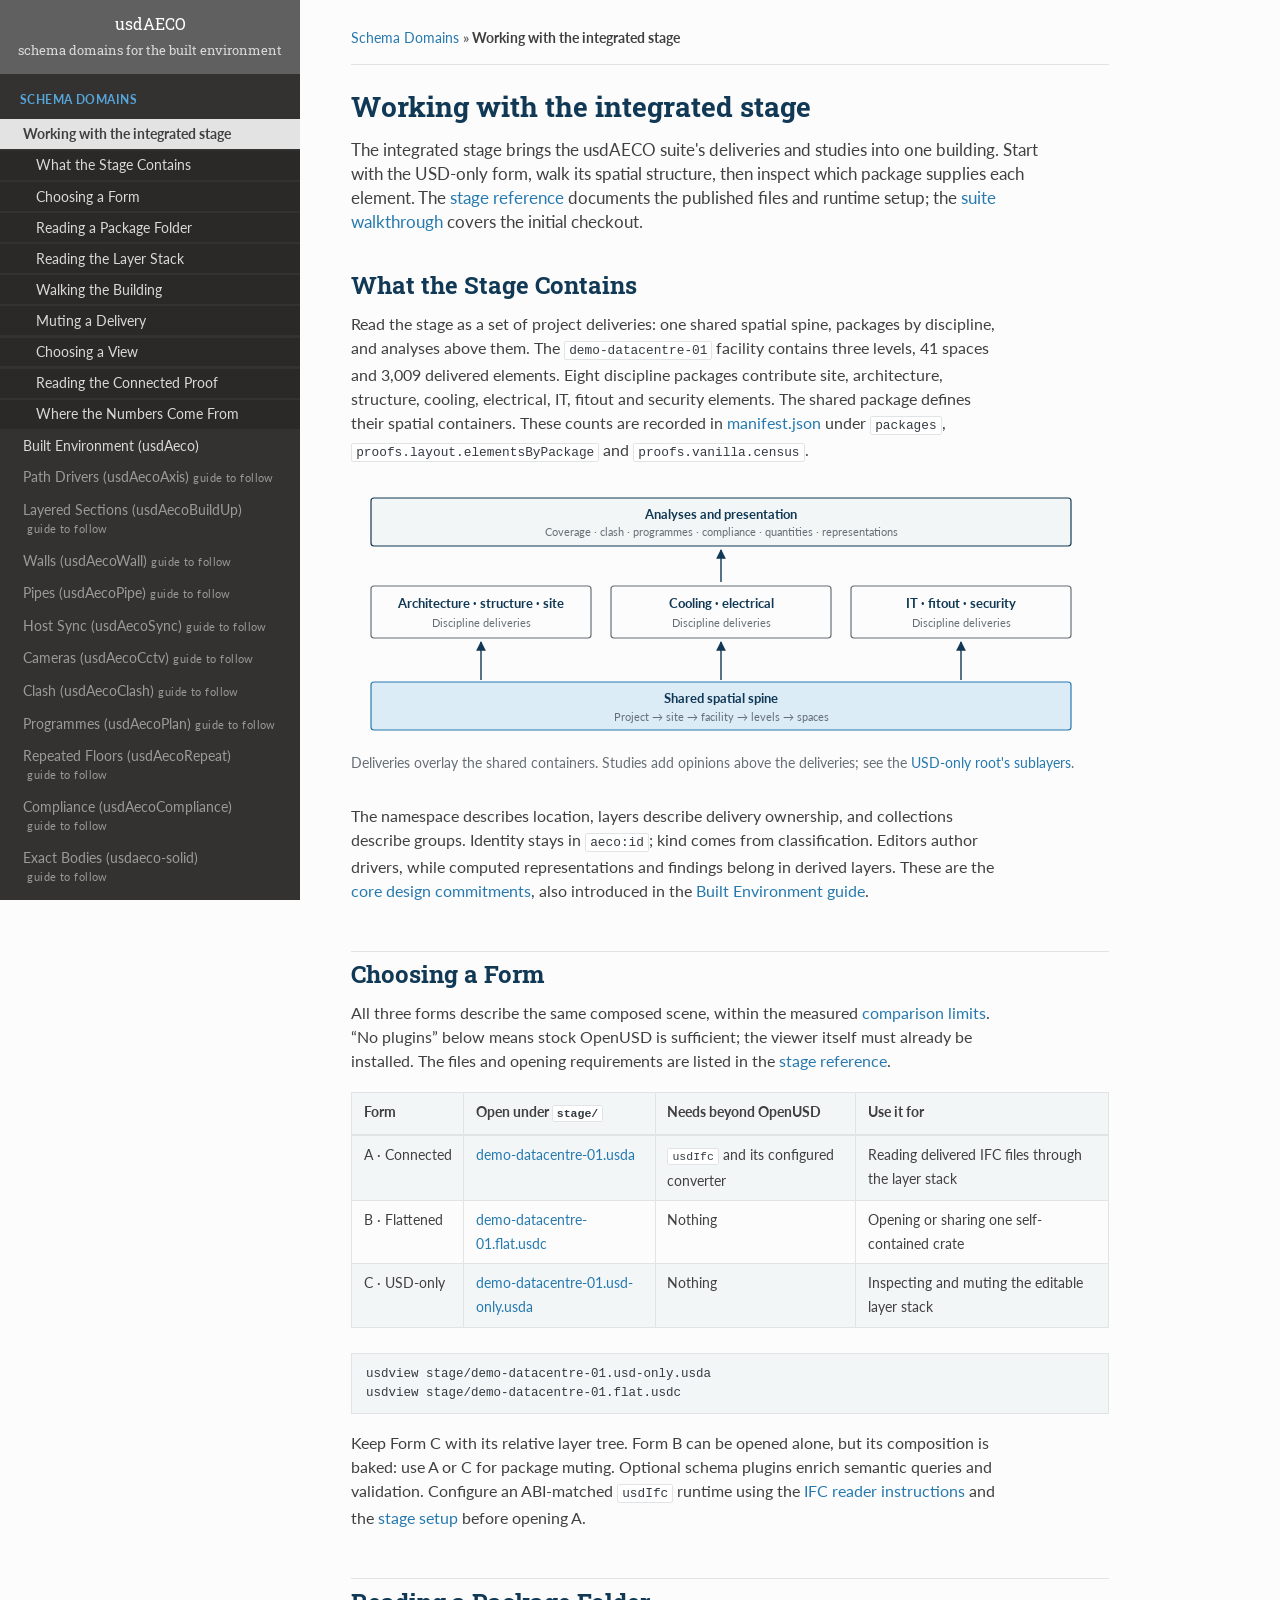
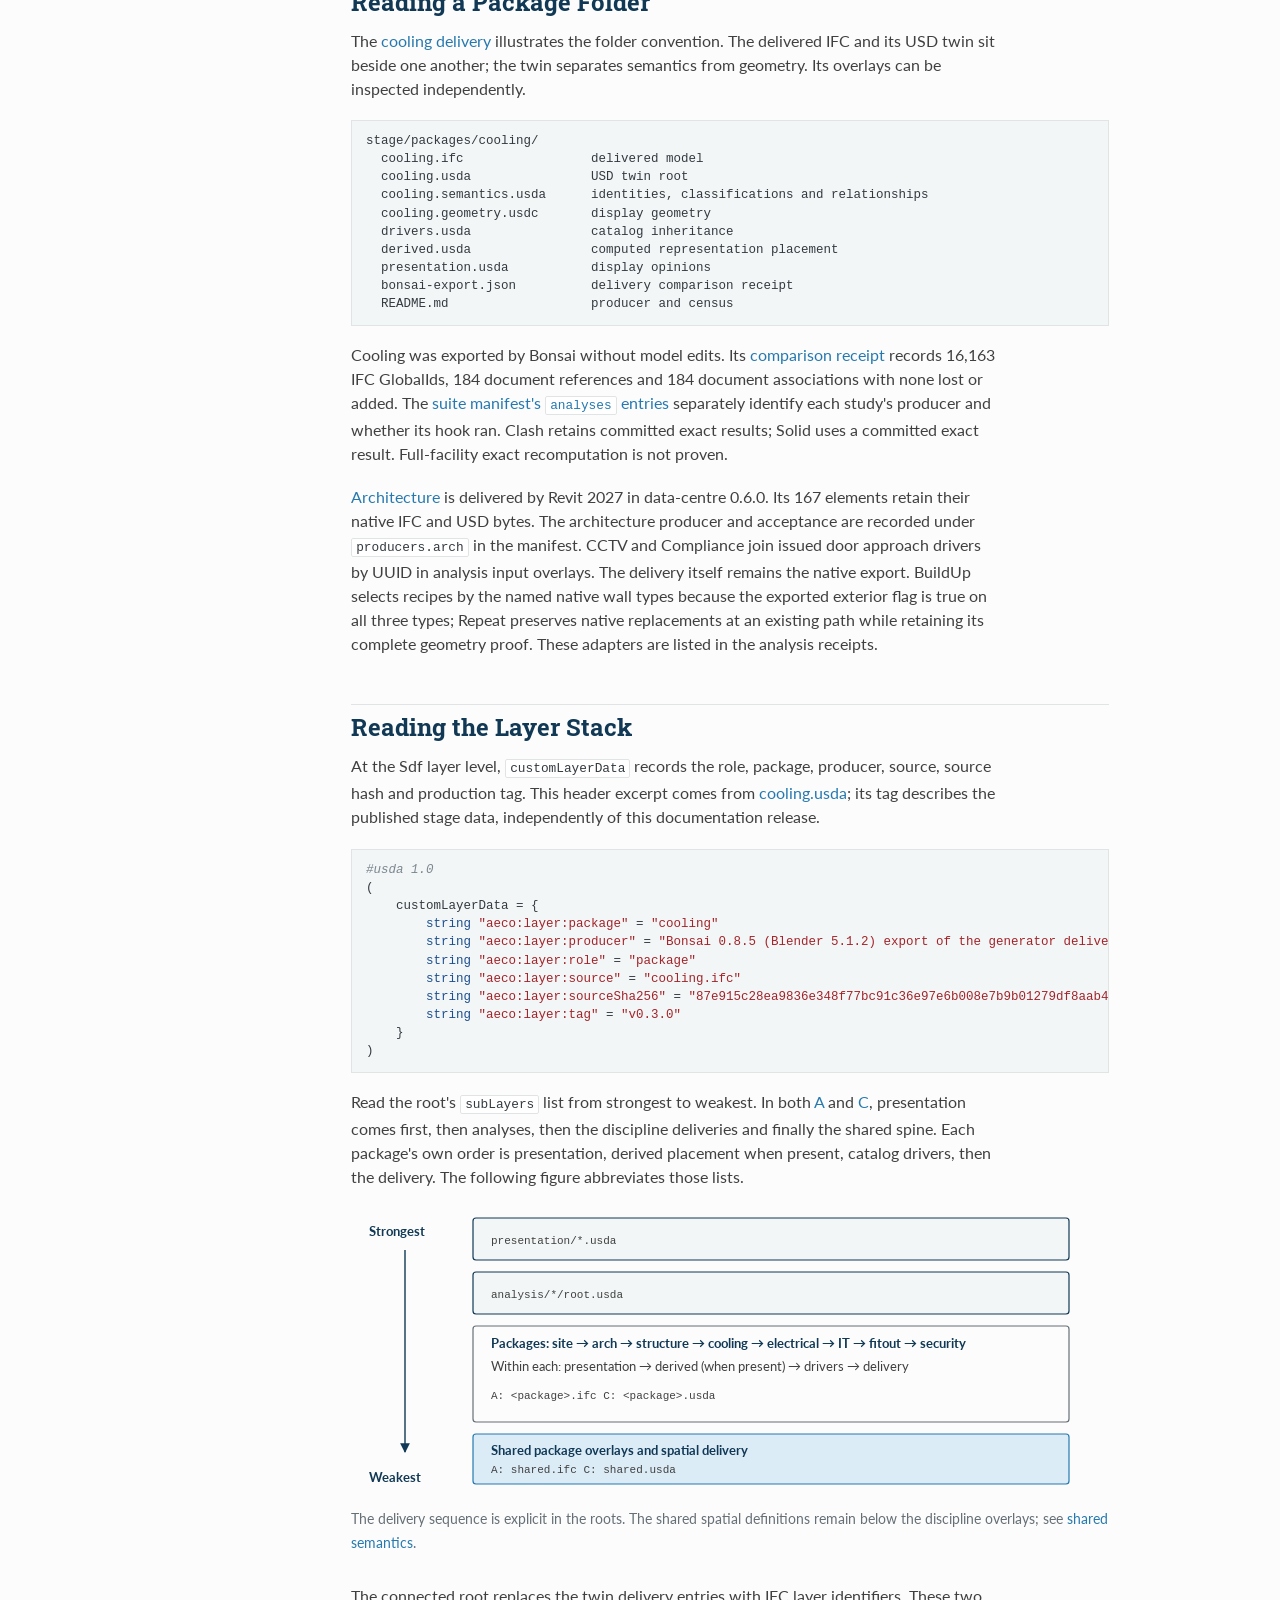
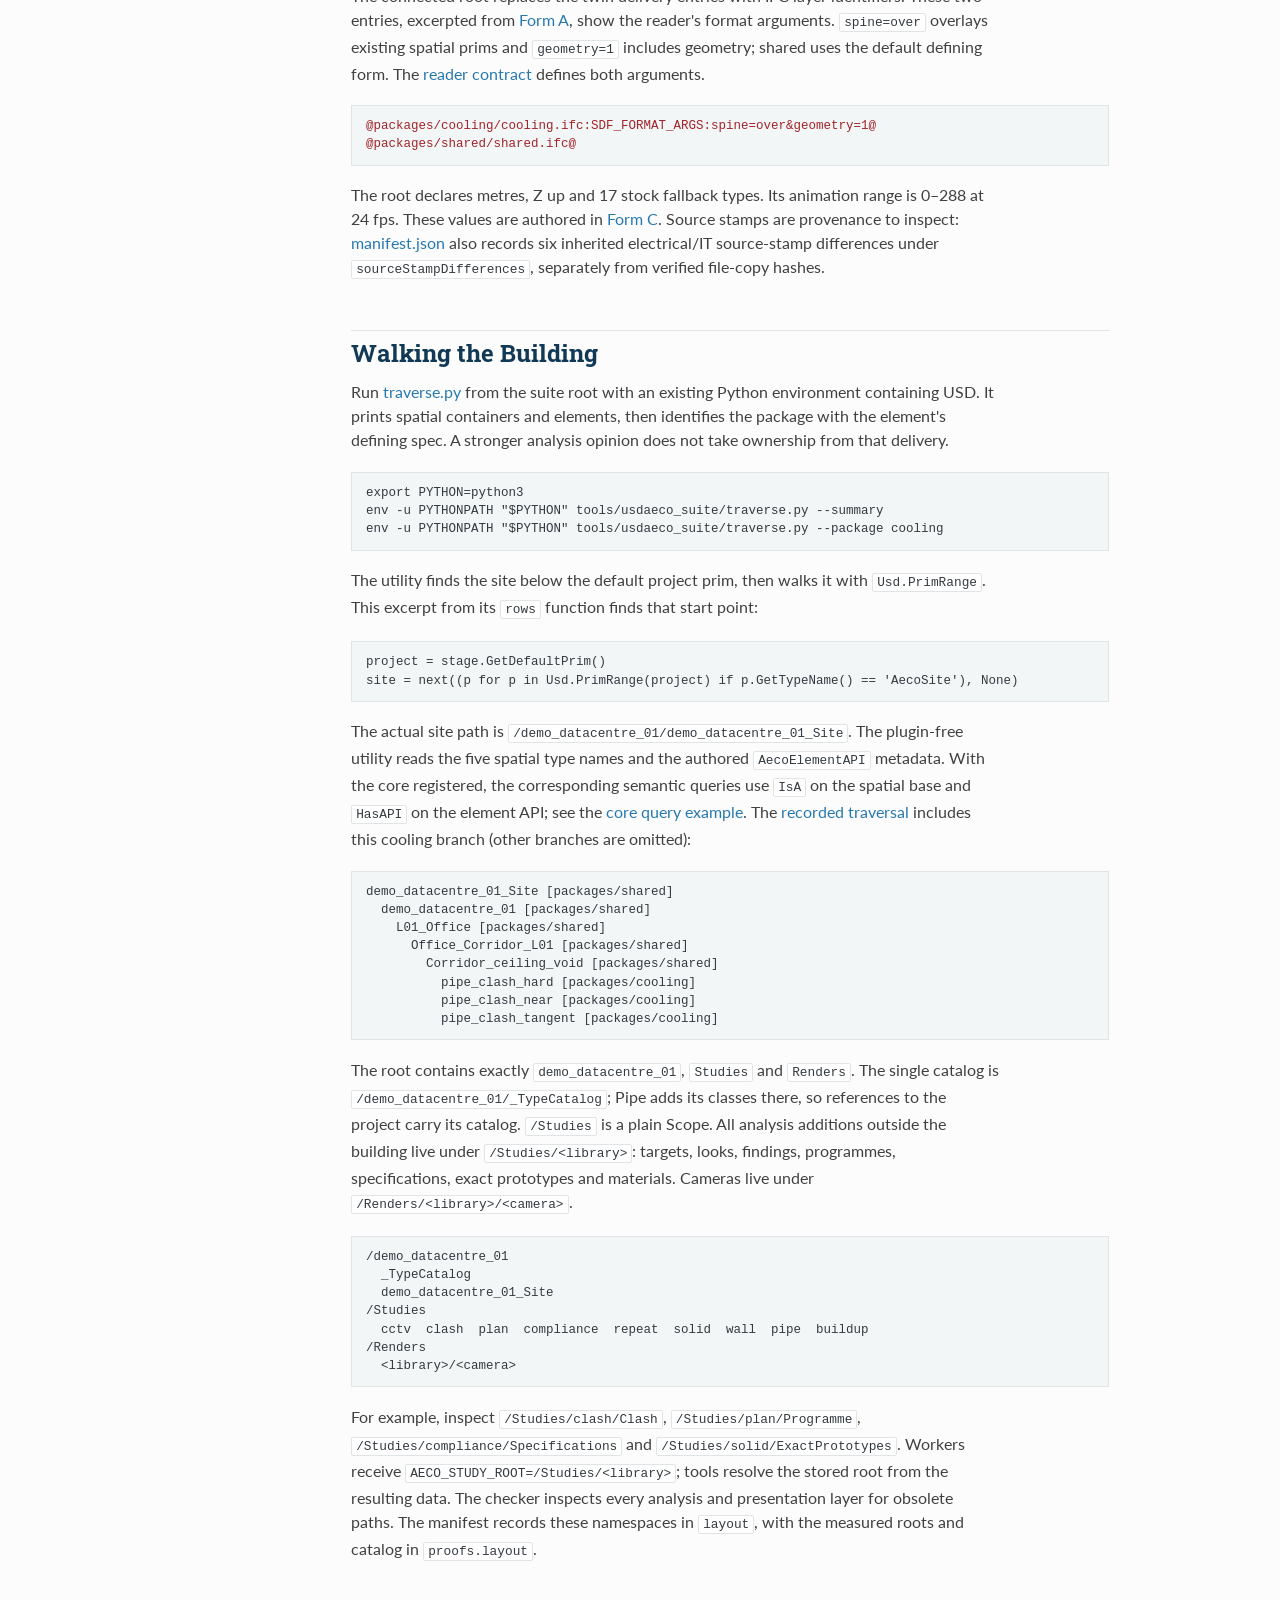
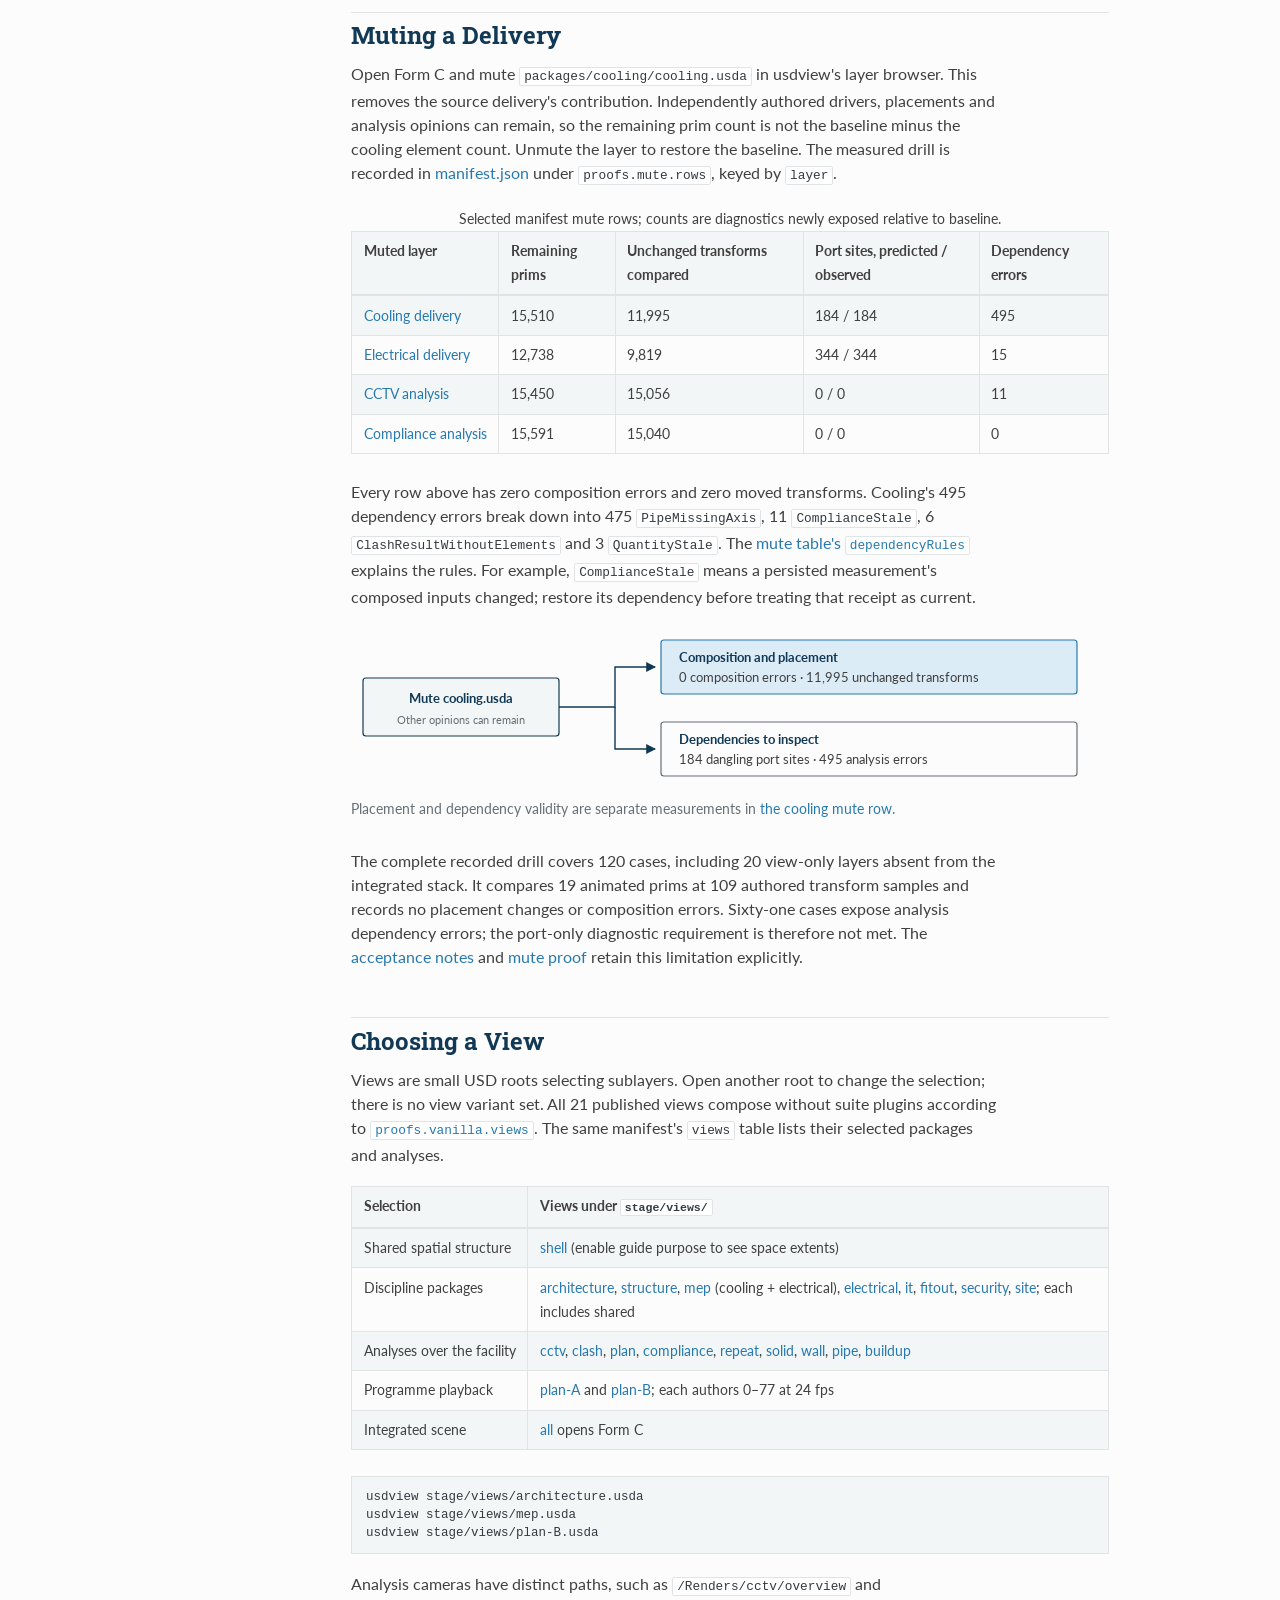
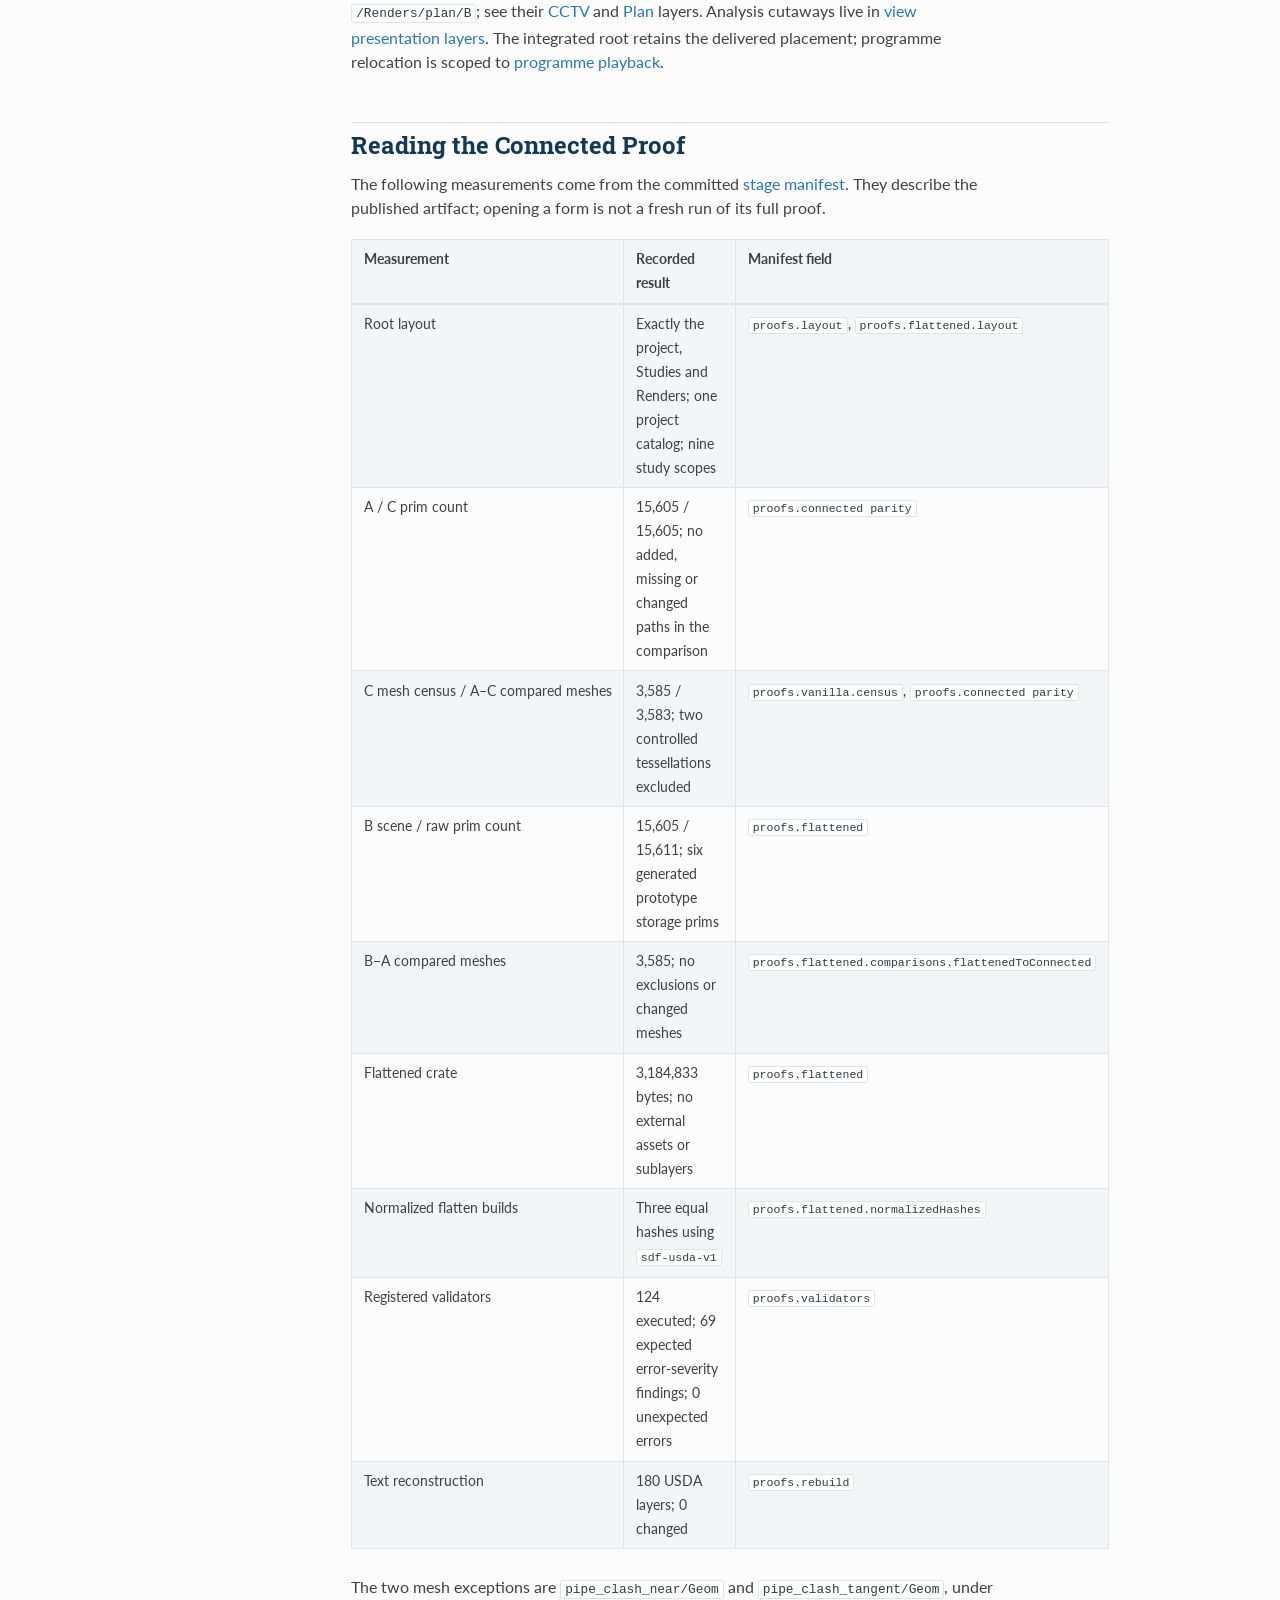
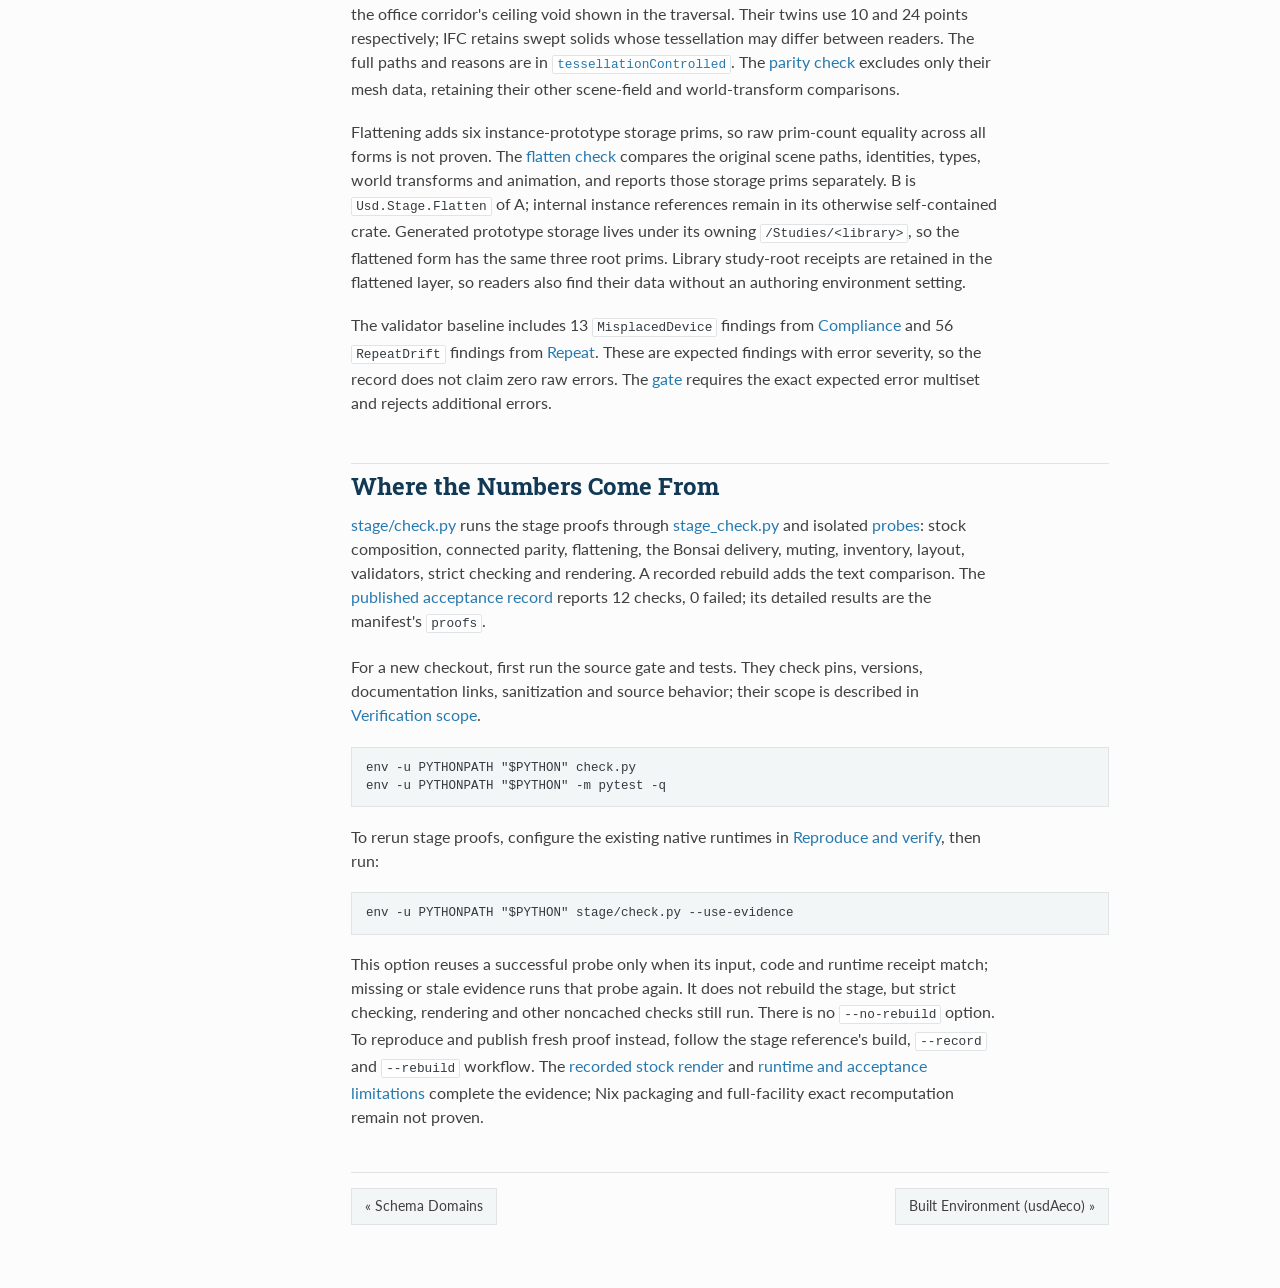
==== commit 7138ad22: "usdaeco v0.5.0" ====
--- a/docs/stage/index.html
+++ b/docs/stage/index.html
@@ -160,6 +160,15 @@
 identify each study's producer and whether its hook ran. Clash retains committed exact results;
 Solid uses a committed exact result. Full-facility exact recomputation is not proven.</p>
 
+<p><a href="../../stage/packages/arch/README.md">Architecture</a> is delivered by
+Revit 2027 in data-centre 0.6.0. Its 167 elements retain their native IFC and USD bytes.
+The architecture producer and acceptance are recorded under <code>producers.arch</code>
+in the manifest. CCTV and Compliance join issued door approach drivers by UUID in
+analysis input overlays. The delivery itself remains the native export. BuildUp selects recipes by the named
+native wall types because the exported exterior flag is true on all three types;
+Repeat preserves native replacements at an existing path while retaining its
+complete geometry proof. These adapters are listed in the analysis receipts.</p>
+
 <h2 id="layers">Reading the Layer Stack<a class="headerlink" href="#layers" title="Link to this heading">¶</a></h2>
 
 <p>At the Sdf layer level, <code>customLayerData</code> records the role, package, producer,
@@ -259,10 +268,29 @@
           pipe_clash_near [packages/cooling]
           pipe_clash_tangent [packages/cooling]</code></pre>
 
-<p>The delivered catalog and systems also sit below the project root. Analyses have their
-own roots, such as <code>/Clash</code>, <code>/Programme</code> and <code>/Specifications</code>.
-The utility prints those roots separately; its summary agrees with the
-<a href="../../stage/manifest.json">manifest's <code>proofs.layout.elementsByPackage</code></a>.</p>
+<p>The root contains exactly <code>demo_datacentre_01</code>, <code>Studies</code> and
+<code>Renders</code>. The single catalog is <code>/demo_datacentre_01/_TypeCatalog</code>;
+Pipe adds its classes there, so references to the project carry its catalog.
+<code>/Studies</code> is a plain Scope. All analysis additions outside the building live
+under <code>/Studies/&lt;library&gt;</code>: targets, looks, findings, programmes,
+specifications, exact prototypes and materials. Cameras live under
+<code>/Renders/&lt;library&gt;/&lt;camera&gt;</code>.</p>
+
+<pre><code>/demo_datacentre_01
+  _TypeCatalog
+  demo_datacentre_01_Site
+/Studies
+  cctv  clash  plan  compliance  repeat  solid  wall  pipe  buildup
+/Renders
+  &lt;library&gt;/&lt;camera&gt;</code></pre>
+
+<p>For example, inspect <code>/Studies/clash/Clash</code>,
+<code>/Studies/plan/Programme</code>, <code>/Studies/compliance/Specifications</code>
+and <code>/Studies/solid/ExactPrototypes</code>. Workers receive
+<code>AECO_STUDY_ROOT=/Studies/&lt;library&gt;</code>; tools resolve the stored root from
+the resulting data. The checker inspects every analysis and presentation layer for
+obsolete paths. The manifest records these namespaces in <code>layout</code>, with the
+measured roots and catalog in <code>proofs.layout</code>.</p>
 
 <h2 id="muting">Muting a Delivery<a class="headerlink" href="#muting" title="Link to this heading">¶</a></h2>
 
@@ -277,10 +305,10 @@
 <caption>Selected manifest mute rows; counts are diagnostics newly exposed relative to baseline.</caption>
 <thead><tr><th>Muted layer</th><th>Remaining prims</th><th>Unchanged transforms compared</th><th>Port sites, predicted / observed</th><th>Dependency errors</th></tr></thead>
 <tbody>
-<tr><td><a href="../../stage/packages/cooling/cooling.usda">Cooling delivery</a></td><td>15,481</td><td>11,991</td><td>184 / 184</td><td>495</td></tr>
-<tr><td><a href="../../stage/packages/electrical/electrical.usda">Electrical delivery</a></td><td>12,709</td><td>9,815</td><td>344 / 344</td><td>15</td></tr>
-<tr><td><a href="../../stage/analysis/cctv/root.usda">CCTV analysis</a></td><td>15,421</td><td>15,052</td><td>0 / 0</td><td>11</td></tr>
-<tr><td><a href="../../stage/analysis/compliance/root.usda">Compliance analysis</a></td><td>15,562</td><td>15,179</td><td>0 / 0</td><td>0</td></tr>
+<tr><td><a href="../../stage/packages/cooling/cooling.usda">Cooling delivery</a></td><td>15,510</td><td>11,995</td><td>184 / 184</td><td>495</td></tr>
+<tr><td><a href="../../stage/packages/electrical/electrical.usda">Electrical delivery</a></td><td>12,738</td><td>9,819</td><td>344 / 344</td><td>15</td></tr>
+<tr><td><a href="../../stage/analysis/cctv/root.usda">CCTV analysis</a></td><td>15,450</td><td>15,056</td><td>0 / 0</td><td>11</td></tr>
+<tr><td><a href="../../stage/analysis/compliance/root.usda">Compliance analysis</a></td><td>15,591</td><td>15,040</td><td>0 / 0</td><td>0</td></tr>
 </tbody></table></div>
 
 <p>Every row above has zero composition errors and zero moved transforms. Cooling's 495
@@ -301,7 +329,7 @@
   <path class="edge" d="M264 79 V121 H304" marker-end="url(#mute-arrow)"/>
   <rect class="box core" x="310" y="12" width="416" height="54" rx="3"/>
   <text class="label b" x="328" y="34">Composition and placement</text>
-  <text class="label" x="328" y="54">0 composition errors · 11,991 unchanged transforms</text>
+  <text class="label" x="328" y="54">0 composition errors · 11,995 unchanged transforms</text>
   <rect class="box child" x="310" y="94" width="416" height="54" rx="3"/>
   <text class="label b" x="328" y="116">Dependencies to inspect</text>
   <text class="label" x="328" y="136">184 dangling port sites · 495 analysis errors</text>
@@ -310,9 +338,9 @@
 <a href="../../stage/manifest.json">the cooling mute row</a>.</figcaption>
 </figure>
 
-<p>The complete recorded drill covers 117 cases, including 20 view-only layers absent from
+<p>The complete recorded drill covers 120 cases, including 20 view-only layers absent from
 the integrated stack. It compares 19 animated prims at 109 authored transform samples and
-records no placement changes or composition errors. Sixty cases expose analysis dependency
+records no placement changes or composition errors. Sixty-one cases expose analysis dependency
 errors; the port-only diagnostic requirement is therefore not met. The
 <a href="../../stage/README.md#acceptance-and-deviations">acceptance notes</a> and
 <a href="../../stage/manifest.json">mute proof</a> retain this limitation explicitly.</p>
@@ -354,14 +382,15 @@
 <div class="tablewrap"><table class="docutils">
 <thead><tr><th>Measurement</th><th>Recorded result</th><th>Manifest field</th></tr></thead>
 <tbody>
-<tr><td>A / C prim count</td><td>15,576 / 15,576; no added, missing or changed paths in the comparison</td><td><code>proofs.connected parity</code></td></tr>
+<tr><td>Root layout</td><td>Exactly the project, Studies and Renders; one project catalog; nine study scopes</td><td><code>proofs.layout</code>, <code>proofs.flattened.layout</code></td></tr>
+<tr><td>A / C prim count</td><td>15,605 / 15,605; no added, missing or changed paths in the comparison</td><td><code>proofs.connected parity</code></td></tr>
 <tr><td>C mesh census / A–C compared meshes</td><td>3,585 / 3,583; two controlled tessellations excluded</td><td><code>proofs.vanilla.census</code>, <code>proofs.connected parity</code></td></tr>
-<tr><td>B scene / raw prim count</td><td>15,576 / 15,582; six generated prototype storage prims</td><td><code>proofs.flattened</code></td></tr>
+<tr><td>B scene / raw prim count</td><td>15,605 / 15,611; six generated prototype storage prims</td><td><code>proofs.flattened</code></td></tr>
 <tr><td>B–A compared meshes</td><td>3,585; no exclusions or changed meshes</td><td><code>proofs.flattened.comparisons.flattenedToConnected</code></td></tr>
-<tr><td>Flattened crate</td><td>3,166,293 bytes; no external assets or sublayers</td><td><code>proofs.flattened</code></td></tr>
+<tr><td>Flattened crate</td><td>3,184,833 bytes; no external assets or sublayers</td><td><code>proofs.flattened</code></td></tr>
 <tr><td>Normalized flatten builds</td><td>Three equal hashes using <code>sdf-usda-v1</code></td><td><code>proofs.flattened.normalizedHashes</code></td></tr>
-<tr><td>Registered validators</td><td>124 executed; 55 expected error-severity findings; 0 unexpected errors</td><td><code>proofs.validators</code></td></tr>
-<tr><td>Text reconstruction</td><td>177 USDA layers; 0 changed</td><td><code>proofs.rebuild</code></td></tr>
+<tr><td>Registered validators</td><td>124 executed; 69 expected error-severity findings; 0 unexpected errors</td><td><code>proofs.validators</code></td></tr>
+<tr><td>Text reconstruction</td><td>180 USDA layers; 0 changed</td><td><code>proofs.rebuild</code></td></tr>
 </tbody></table></div>
 
 <p>The two mesh exceptions are <code>pipe_clash_near/Geom</code> and
@@ -376,10 +405,14 @@
 all forms is not proven. The <a href="../../tools/usdaeco_suite/stage_flatten.py">flatten check</a>
 compares the original scene paths, identities, types, world transforms and animation, and
 reports those storage prims separately. B is <code>Usd.Stage.Flatten</code> of A;
-internal instance references remain in its otherwise self-contained crate.</p>
-
-<p>The validator baseline includes two <code>MisplacedDevice</code> findings from
-<a href="../../stage/analysis/compliance/integrated-findings.json">Compliance</a> and 53
+internal instance references remain in its otherwise self-contained crate. Generated
+prototype storage lives under its owning <code>/Studies/&lt;library&gt;</code>, so the
+flattened form has the same three root prims. Library study-root receipts are
+retained in the flattened layer, so readers also find their data without an
+authoring environment setting.</p>
+
+<p>The validator baseline includes 13 <code>MisplacedDevice</code> findings from
+<a href="../../stage/analysis/compliance/integrated-findings.json">Compliance</a> and 56
 <code>RepeatDrift</code> findings from <a href="../../stage/analysis/repeat/integrated-findings.json">Repeat</a>.
 These are expected findings with error severity, so the record does not claim zero raw errors.
 The <a href="../../tools/usdaeco_suite/stage_checks.py">gate</a> requires the exact expected
